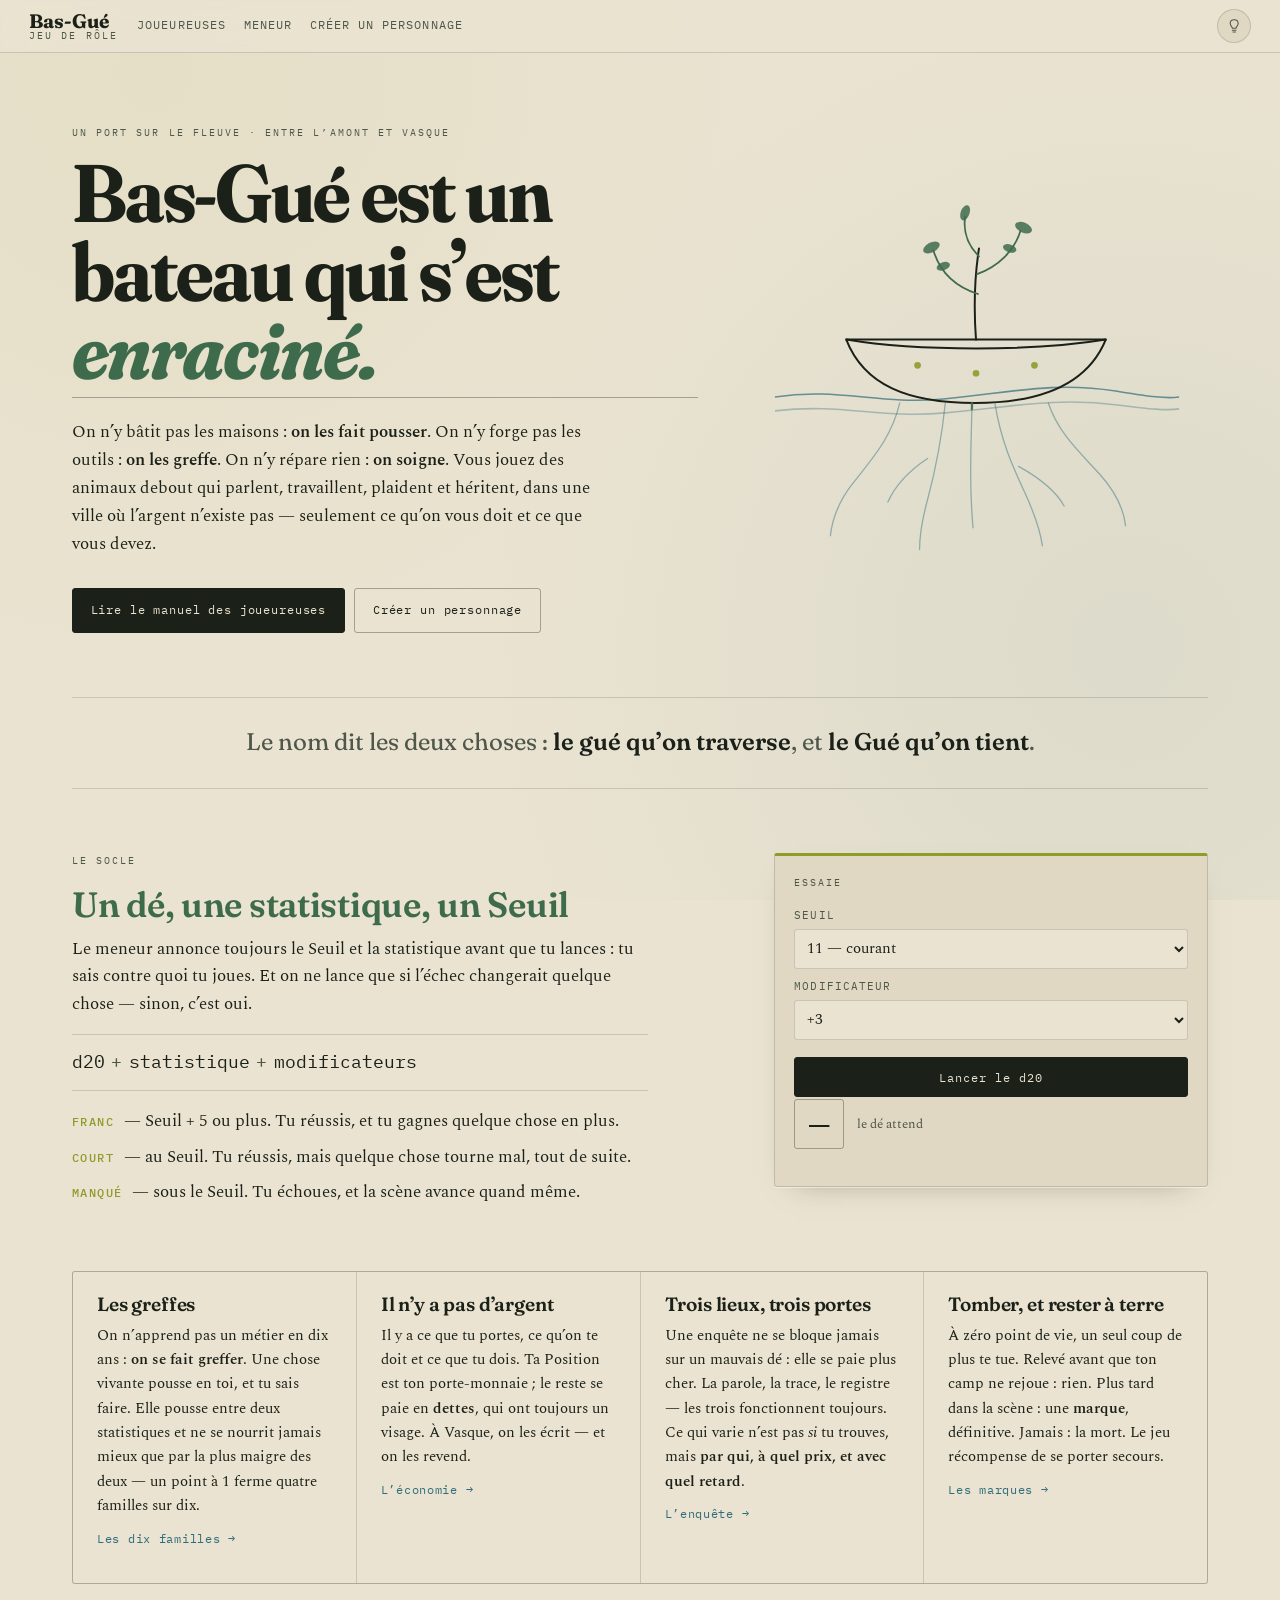
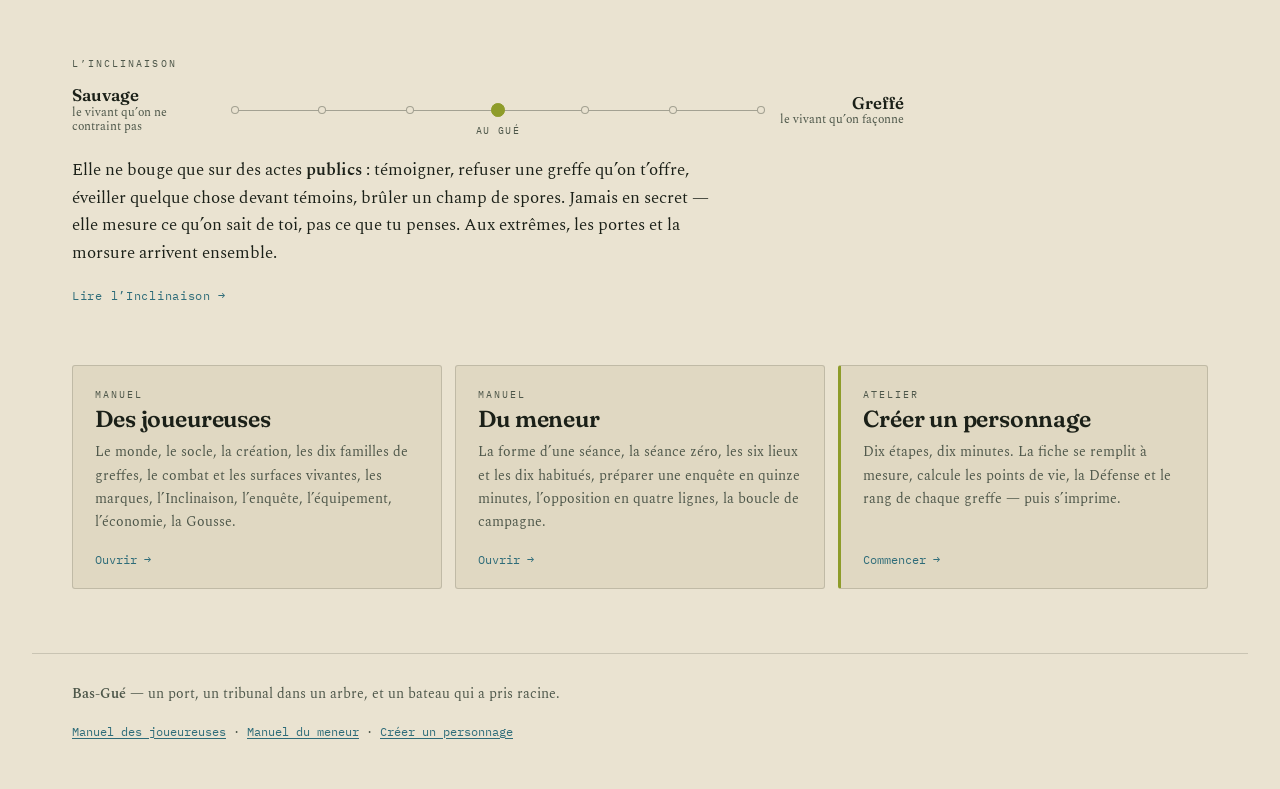
==== index.html @ 4029d67d "Add files via upload" ====
<!DOCTYPE html>
<html lang="fr">
<head>
<meta charset="utf-8">
<meta name="viewport" content="width=device-width, initial-scale=1">
<title>Bas-Gué — un jeu de rôle</title>
<meta name="description" content="Bas-Gué : un port où l'on fait pousser les maisons, où l'on greffe les outils, et où l'argent n'existe pas. Manuels, règles et création de personnage.">
<meta property="og:title" content="Bas-Gué — un jeu de rôle">
<meta property="og:description" content="Un port où l'on fait pousser les maisons. Deux manuels, dix familles de greffes, une création de personnage en dix minutes.">
<link rel="preconnect" href="https://fonts.googleapis.com">
<link rel="preconnect" href="https://fonts.gstatic.com" crossorigin>
<link href="https://fonts.googleapis.com/css2?family=Fraunces:ital,opsz,wght,SOFT,WONK@0,9..144,400..800,0..100,0..1;1,9..144,400..800,0..100,0..1&family=Spectral:ital,wght@0,300;0,400;0,600;1,400&family=IBM+Plex+Mono:wght@400;500;600&display=swap" rel="stylesheet">
<link rel="stylesheet" href="assets/style.css">
<link rel="stylesheet" href="assets/accueil.css">
<link rel="icon" href="assets/lichen.svg">
<script>try{var t=localStorage.getItem('basgue-lampe');if(t)document.documentElement.dataset.lampe=t;}catch(e){}</script>
</head>
<body class="page-accueil">

<a class="saut-contenu" href="#seuil">Aller au contenu</a>

<header class="barre">
  <a class="marque" href="index.html"><span class="marque-nom">Bas-Gué</span><span class="marque-sous">jeu de rôle</span></a>
  <nav class="barre-nav">
    <a href="manuel-joueureuses.html">Joueureuses</a>
    <a href="manuel-meneur.html">Meneur</a>
    <a href="creation.html">Créer un personnage</a>
  </nav>
  <div class="barre-outils">
    <button class="lampe" id="lampe" type="button" aria-pressed="false" title="Allumer ou éteindre le lichen">
      <svg viewBox="0 0 24 24" aria-hidden="true"><circle class="lampe-halo" cx="12" cy="11" r="9"/><path d="M12 3.5c-3 0-5.2 2.2-5.2 5 0 2 1.1 3.1 1.9 4.1.6.7.9 1.3.9 2.1h4.8c0-.8.3-1.4.9-2.1.8-1 1.9-2.1 1.9-4.1 0-2.8-2.2-5-5.2-5z"/><path d="M9.6 17.4h4.8M10.4 19.6h3.2"/></svg>
      <span class="visuellement-cache">Lumière</span>
    </button>
  </div>
</header>

<main>

<section class="entree">
  <div class="entree-texte">
    <p class="eyebrow">Un port sur le fleuve · entre l’amont et Vasque</p>
    <h1>Bas-Gué est un<br>bateau qui s’est<br><em>enraciné.</em></h1>
    <p class="entree-dit">On n’y bâtit pas les maisons : <strong>on les fait pousser</strong>. On n’y forge pas les outils : <strong>on les greffe</strong>. On n’y répare rien : <strong>on soigne</strong>. Vous jouez des animaux debout qui parlent, travaillent, plaident et héritent, dans une ville où l’argent n’existe pas — seulement ce qu’on vous doit et ce que vous devez.</p>
    <div class="entree-boutons">
      <a class="cta cta-plein" href="manuel-joueureuses.html">Lire le manuel des joueureuses</a>
      <a class="cta" href="creation.html">Créer un personnage</a>
    </div>
  </div>

  <div class="entree-image" aria-hidden="true">
    <svg viewBox="0 0 420 380" class="coque">
      <defs>
        <linearGradient id="fil" x1="0" y1="0" x2="0" y2="1">
          <stop offset="0" stop-color="var(--seve)" stop-opacity=".9"/>
          <stop offset="1" stop-color="var(--seve)" stop-opacity="0"/>
        </linearGradient>
      </defs>
      <!-- ligne d'eau -->
      <path class="ligne-eau" d="M6,208 C70,198 110,216 176,210 C242,204 286,192 350,202 C382,207 400,210 414,208"/>
      <path class="ligne-eau faible" d="M6,222 C74,214 112,230 178,224 C244,218 290,208 352,216 C384,220 402,222 414,220"/>
      <!-- coque -->
      <path class="coque-trait" d="M78,150 C96,196 140,214 208,214 C276,214 322,194 340,150 Z"/>
      <path class="coque-trait" d="M78,150 C150,162 268,162 340,150"/>
      <!-- mât vivant / bourgeon -->
      <path class="coque-trait" d="M209,150 C206,110 208,84 212,58"/>
      <path class="branche" d="M211,104 C186,96 172,80 166,60"/>
      <path class="branche" d="M210,84 C232,76 248,60 254,40"/>
      <path class="branche" d="M212,66 C200,54 196,40 198,26"/>
      <g class="feuille">
        <ellipse cx="164" cy="57" rx="9" ry="5" transform="rotate(-28 164 57)"/>
        <ellipse cx="257" cy="37" rx="9" ry="5" transform="rotate(24 257 37)"/>
        <ellipse cx="198" cy="22" rx="8" ry="4.5" transform="rotate(-70 198 22)"/>
        <ellipse cx="176" cy="76" rx="7" ry="4" transform="rotate(-20 176 76)"/>
        <ellipse cx="243" cy="58" rx="7" ry="4" transform="rotate(18 243 58)"/>
      </g>
      <!-- lampes-lichens -->
      <circle class="lichen-point" cx="150" cy="176" r="3.4"/>
      <circle class="lichen-point" cx="209" cy="184" r="3.4"/>
      <circle class="lichen-point" cx="268" cy="176" r="3.4"/>
      <!-- racines sous l'eau -->
      <g class="racines">
        <path d="M132,214 C124,248 106,268 84,296 C70,314 64,330 62,348"/>
        <path d="M178,214 C174,254 168,282 160,312 C154,334 152,348 152,362"/>
        <path d="M228,214 C234,252 246,278 258,304 C270,330 274,344 276,358"/>
        <path d="M282,214 C292,244 312,262 334,286 C350,304 358,320 360,338"/>
        <path d="M205,214 C204,258 202,296 206,340"/>
        <path d="M160,270 C142,282 128,296 120,314"/>
        <path d="M252,278 C270,288 288,300 298,318"/>
      </g>
      <path class="fil-seve" d="M205,214 C204,258 202,296 206,340" stroke="url(#fil)"/>
    </svg>
  </div>
</section>

<section class="bande">
  <p>Le nom dit les deux choses : <strong>le gué qu’on traverse</strong>, et <strong>le Gué qu’on tient</strong>.</p>
</section>

<section class="socle" id="seuil">
  <div class="socle-texte">
    <p class="eyebrow">Le socle</p>
    <h2>Un dé, une statistique, un Seuil</h2>
    <p>Le meneur annonce toujours le Seuil et la statistique avant que tu lances : tu sais contre quoi tu joues. Et on ne lance que si l’échec changerait quelque chose — sinon, c’est oui.</p>
    <p class="socle-formule"><span>d20</span> + <span>statistique</span> + <span>modificateurs</span></p>
    <ul class="socle-resultats">
      <li><b>Franc</b> — Seuil + 5 ou plus. Tu réussis, et tu gagnes quelque chose en plus.</li>
      <li><b>Court</b> — au Seuil. Tu réussis, mais quelque chose tourne mal, tout de suite.</li>
      <li><b>Manqué</b> — sous le Seuil. Tu échoues, et la scène avance quand même.</li>
    </ul>
  </div>

  <div class="de-boite">
    <p class="de-titre">Essaie</p>
    <label class="de-seuil">Seuil
      <select id="de-seuil">
        <option value="8">8 — facile</option>
        <option value="11" selected>11 — courant</option>
        <option value="14">14 — difficile</option>
        <option value="17">17 — très difficile</option>
        <option value="20">20 — on en parlera longtemps</option>
      </select>
    </label>
    <label class="de-seuil">Modificateur
      <select id="de-mod">
        <option value="-2">−2</option>
        <option value="0">0</option>
        <option value="2">+2</option>
        <option value="3" selected>+3</option>
        <option value="5">+5</option>
      </select>
    </label>
    <button class="de-lancer" id="de-lancer" type="button">Lancer le d20</button>
    <p class="de-resultat" id="de-resultat" aria-live="polite"><span class="de-chiffre">—</span><span class="de-verdict">le dé attend</span></p>
  </div>
</section>

<section class="grille-idees">
  <article>
    <h3>Les greffes</h3>
    <p>On n’apprend pas un métier en dix ans : <strong>on se fait greffer</strong>. Une chose vivante pousse en toi, et tu sais faire. Elle pousse entre deux statistiques et ne se nourrit jamais mieux que par la plus maigre des deux — un point à 1 ferme quatre familles sur dix.</p>
    <p class="lien-vers"><a href="manuel-joueureuses.html#v-les-greffes">Les dix familles →</a></p>
  </article>
  <article>
    <h3>Il n’y a pas d’argent</h3>
    <p>Il y a ce que tu portes, ce qu’on te doit et ce que tu dois. Ta Position est ton porte-monnaie ; le reste se paie en <strong>dettes</strong>, qui ont toujours un visage. À Vasque, on les écrit — et on les revend.</p>
    <p class="lien-vers"><a href="manuel-joueureuses.html#xi-l-economie">L’économie →</a></p>
  </article>
  <article>
    <h3>Trois lieux, trois portes</h3>
    <p>Une enquête ne se bloque jamais sur un mauvais dé : elle se paie plus cher. La parole, la trace, le registre — les trois fonctionnent toujours. Ce qui varie n’est pas <em>si</em> tu trouves, mais <strong>par qui, à quel prix, et avec quel retard</strong>.</p>
    <p class="lien-vers"><a href="manuel-joueureuses.html#ix-l-enquete">L’enquête →</a></p>
  </article>
  <article>
    <h3>Tomber, et rester à terre</h3>
    <p>À zéro point de vie, un seul coup de plus te tue. Relevé avant que ton camp ne rejoue : rien. Plus tard dans la scène : une <strong>marque</strong>, définitive. Jamais : la mort. Le jeu récompense de se porter secours.</p>
    <p class="lien-vers"><a href="manuel-joueureuses.html#vii-tomber-les-marques-la-mort">Les marques →</a></p>
  </article>
</section>

<section class="inclinaison">
  <p class="eyebrow">L’Inclinaison</p>
  <div class="regle">
    <span class="bord bord-sauvage">Sauvage<small>le vivant qu’on ne contraint pas</small></span>
    <div class="regle-ligne">
      <i style="left:0%"></i><i style="left:16.6%"></i><i style="left:33.3%"></i>
      <i class="gue" style="left:50%"></i>
      <i style="left:66.6%"></i><i style="left:83.3%"></i><i style="left:100%"></i>
      <span class="regle-gue">au Gué</span>
    </div>
    <span class="bord bord-greffe">Greffé<small>le vivant qu’on façonne</small></span>
  </div>
  <p class="inclinaison-dit">Elle ne bouge que sur des actes <strong>publics</strong> : témoigner, refuser une greffe qu’on t’offre, éveiller quelque chose devant témoins, brûler un champ de spores. Jamais en secret — elle mesure ce qu’on sait de toi, pas ce que tu penses. Aux extrêmes, les portes et la morsure arrivent ensemble.</p>
  <p class="lien-vers"><a href="manuel-joueureuses.html#viii-l-inclinaison">Lire l’Inclinaison →</a></p>
</section>

<section class="manuels">
  <a class="manuel" href="manuel-joueureuses.html">
    <span class="manuel-eyebrow">Manuel</span>
    <h3>Des joueureuses</h3>
    <p>Le monde, le socle, la création, les dix familles de greffes, le combat et les surfaces vivantes, les marques, l’Inclinaison, l’enquête, l’équipement, l’économie, la Gousse.</p>
    <span class="manuel-fleche">Ouvrir →</span>
  </a>
  <a class="manuel" href="manuel-meneur.html">
    <span class="manuel-eyebrow">Manuel</span>
    <h3>Du meneur</h3>
    <p>La forme d’une séance, la séance zéro, les six lieux et les dix habitués, préparer une enquête en quinze minutes, l’opposition en quatre lignes, la boucle de campagne.</p>
    <span class="manuel-fleche">Ouvrir →</span>
  </a>
  <a class="manuel manuel-atelier" href="creation.html">
    <span class="manuel-eyebrow">Atelier</span>
    <h3>Créer un personnage</h3>
    <p>Dix étapes, dix minutes. La fiche se remplit à mesure, calcule les points de vie, la Défense et le rang de chaque greffe — puis s’imprime.</p>
    <span class="manuel-fleche">Commencer →</span>
  </a>
</section>

</main>

<footer class="pied-site">
  <p><strong>Bas-Gué</strong> — un port, un tribunal dans un arbre, et un bateau qui a pris racine.</p>
  <p class="pied-liens"><a href="manuel-joueureuses.html">Manuel des joueureuses</a> · <a href="manuel-meneur.html">Manuel du meneur</a> · <a href="creation.html">Créer un personnage</a></p>
</footer>

<script src="assets/site.js"></script>
<script>
(function(){
  var b=document.getElementById('de-lancer'),r=document.getElementById('de-resultat');
  if(!b)return;
  b.addEventListener('click',function(){
    var seuil=parseInt(document.getElementById('de-seuil').value,10);
    var mod=parseInt(document.getElementById('de-mod').value,10);
    var de=1+Math.floor(Math.random()*20), total=de+mod, verdict, cls;
    if(de===20){verdict='20 naturel — franc, quel que soit le Seuil';cls='franc';}
    else if(de===1){verdict='1 naturel — manqué. Si le geste te ressemblait, le meneur coche une case de trait';cls='manque';}
    else if(total>=seuil+5){verdict='franc — tu réussis, et tu gagnes quelque chose en plus';cls='franc';}
    else if(total>=seuil){verdict='court — tu réussis, mais quelque chose tourne mal';cls='court';}
    else {verdict='manqué — tu échoues, et la scène avance quand même';cls='manque';}
    r.className='de-resultat '+cls;
    r.innerHTML='<span class="de-chiffre">'+total+'</span><span class="de-verdict">'+
      'd20 : '+de+(mod?(mod>0?' + '+mod:' − '+Math.abs(mod)):'')+' · seuil '+seuil+'<br>'+verdict+'</span>';
  });
})();
</script>
</body>
</html>
---- assets/style.css ----
/* ===========================================================
   Bas-Gué — feuille de style
   Jour  : vase claire, encre vert-noir, fleuve turquoise
   Nuit  : on éteint les lichens, ils repoussent en lumière
   =========================================================== */

:root{
  --vase:#EAE3D1;
  --vase-creuse:#E0D8C2;
  --vase-profonde:#D5CBB1;
  --encre:#1B2018;
  --encre-douce:#4E574A;
  --seve:#3E6B4C;
  --lichen:#8E9C2A;
  --lichen-vif:#B8C93F;
  --fleuve:#2E6C79;
  --ecorce:#7A5A38;
  --trait:rgba(27,32,24,.16);
  --trait-fort:rgba(27,32,24,.34);
  --papier-ombre:0 1px 0 rgba(255,255,255,.5), 0 12px 30px -22px rgba(27,32,24,.5);
  --halo:none;

  --serif:"Spectral",Iowan Old Style,Palatino,Georgia,serif;
  --titre:"Fraunces","Spectral",Georgia,serif;
  --mono:"IBM Plex Mono",ui-monospace,SFMono-Regular,Menlo,monospace;

  --mesure:40rem;
  --rayon:3px;
  color-scheme:light;
}

html[data-lampe="nuit"]{
  --vase:#0F1410;
  --vase-creuse:#151B15;
  --vase-profonde:#1C231B;
  --encre:#DCE3D0;
  --encre-douce:#93A08C;
  --seve:#79B189;
  --lichen:#B9CC4E;
  --lichen-vif:#D2E266;
  --fleuve:#68B0BC;
  --ecorce:#C39A6B;
  --trait:rgba(220,227,208,.16);
  --trait-fort:rgba(220,227,208,.34);
  --papier-ombre:0 0 0 1px rgba(220,227,208,.06), 0 18px 40px -30px #000;
  --halo:0 0 22px -6px rgba(210,226,102,.45);
  color-scheme:dark;
}

*{box-sizing:border-box}

html{scroll-behavior:smooth;scroll-padding-top:5.5rem}
@media (prefers-reduced-motion:reduce){html{scroll-behavior:auto}}

body{
  margin:0;
  background:var(--vase);
  color:var(--encre);
  font-family:var(--serif);
  font-size:17px;
  line-height:1.62;
  font-weight:400;
  -webkit-font-smoothing:antialiased;
  background-image:
    radial-gradient(circle at 12% 8%, rgba(142,156,42,.06), transparent 45%),
    radial-gradient(circle at 88% 72%, rgba(46,108,121,.07), transparent 50%);
  background-attachment:fixed;
}

a{color:var(--fleuve);text-decoration-thickness:1px;text-underline-offset:.18em}
a:hover{color:var(--seve)}
:focus-visible{outline:2px solid var(--lichen);outline-offset:3px;border-radius:2px}

.visuellement-cache{position:absolute;width:1px;height:1px;overflow:hidden;clip:rect(0 0 0 0);white-space:nowrap}
.saut-contenu{position:absolute;left:-999px;top:0;background:var(--encre);color:var(--vase);padding:.6rem 1rem;z-index:99}
.saut-contenu:focus{left:.5rem;top:.5rem}

/* ---------- barre haute ---------- */
.barre{
  position:sticky;top:0;z-index:40;
  display:flex;align-items:center;gap:1.2rem;
  padding:.55rem clamp(.8rem,3vw,1.8rem);
  background:color-mix(in srgb,var(--vase) 88%,transparent);
  backdrop-filter:blur(10px);
  border-bottom:1px solid var(--trait);
}
.marque{display:flex;flex-direction:column;text-decoration:none;color:var(--encre);line-height:1.05}
.marque-nom{
  font-family:var(--titre);font-weight:700;font-size:1.22rem;letter-spacing:.005em;
  font-variation-settings:"SOFT" 40,"WONK" 1,"opsz" 40;
}
.marque-sous{font-family:var(--mono);font-size:.6rem;letter-spacing:.22em;text-transform:uppercase;color:var(--encre-douce)}
.barre-nav{display:flex;gap:1.1rem;margin-right:auto;flex-wrap:wrap}
.barre-nav a{
  font-family:var(--mono);font-size:.74rem;letter-spacing:.09em;text-transform:uppercase;
  color:var(--encre-douce);text-decoration:none;padding:.25rem 0;border-bottom:2px solid transparent;
}
.barre-nav a:hover{color:var(--encre);border-color:var(--trait-fort)}
.barre-nav a[aria-current]{color:var(--encre);border-color:var(--lichen)}
.barre-outils{display:flex;align-items:center;gap:.6rem}

.champ-recherche input{
  font-family:var(--mono);font-size:.78rem;
  background:var(--vase-creuse);border:1px solid var(--trait);border-radius:var(--rayon);
  color:var(--encre);padding:.38rem .6rem;width:11rem;
}
.champ-recherche input::placeholder{color:var(--encre-douce)}

.lampe{
  width:2.15rem;height:2.15rem;display:grid;place-items:center;flex:none;
  background:var(--vase-creuse);border:1px solid var(--trait);border-radius:50%;cursor:pointer;
  color:var(--encre-douce);transition:color .25s,box-shadow .25s,background .25s;
}
.lampe svg{width:1.15rem;height:1.15rem;fill:none;stroke:currentColor;stroke-width:1.4;stroke-linecap:round}
.lampe .lampe-halo{fill:none;stroke:none}
.lampe:hover{color:var(--encre)}
html[data-lampe="nuit"] .lampe{color:var(--lichen-vif);box-shadow:var(--halo);background:transparent}
html[data-lampe="nuit"] .lampe .lampe-halo{fill:rgba(210,226,102,.13)}

.bouton-sommaire{display:none;font-family:var(--mono);font-size:.72rem;letter-spacing:.08em;text-transform:uppercase;
  background:none;border:1px solid var(--trait-fort);border-radius:var(--rayon);color:var(--encre);padding:.4rem .6rem;cursor:pointer}

/* ---------- disposition manuel ---------- */
.disposition{
  display:grid;
  grid-template-columns:minmax(15rem,19rem) minmax(0,1fr);
  gap:clamp(1.5rem,4vw,4rem);
  max-width:78rem;margin:0 auto;padding:0 clamp(.9rem,3vw,2rem) 4rem;
}
.sommaire{
  position:sticky;top:4.2rem;align-self:start;
  max-height:calc(100vh - 5.5rem);overflow-y:auto;
  padding:1.6rem .4rem 2rem 0;
  border-right:1px solid var(--trait);
  scrollbar-width:thin;
}
.sommaire-titre{
  font-family:var(--mono);font-size:.64rem;letter-spacing:.2em;text-transform:uppercase;
  color:var(--encre-douce);margin:0 0 .9rem;
}
.sommaire-liens{display:flex;flex-direction:column}
.sommaire-liens a{
  text-decoration:none;color:var(--encre-douce);
  padding:.16rem 0 .16rem .8rem;border-left:2px solid transparent;
  font-size:.86rem;line-height:1.35;
}
.sommaire-liens a:hover{color:var(--encre);border-color:var(--trait-fort)}
.sommaire-liens a.actif{color:var(--encre);border-color:var(--lichen);font-weight:600}
.sommaire-liens a.toc-n1{
  font-family:var(--titre);font-size:1rem;font-weight:600;color:var(--encre);
  margin-top:1.1rem;font-variation-settings:"SOFT" 30,"opsz" 20;
}
.sommaire-liens a.toc-n1:first-child{margin-top:0}
.sommaire-liens a.toc-n3{padding-left:1.7rem;font-size:.8rem}
.sommaire-vide{font-size:.82rem;color:var(--encre-douce);font-style:italic;padding-left:.8rem}

.corps{position:relative;padding:2.2rem 0 0;max-width:var(--mesure);min-width:0}

/* ---------- titres ---------- */
h1,h2,h3,h4{
  font-family:var(--titre);font-weight:600;line-height:1.12;
  letter-spacing:-.008em;position:relative;
  font-variation-settings:"SOFT" 34,"WONK" 1;
}
h1{
  font-size:clamp(2rem,4.4vw,2.9rem);font-weight:700;
  margin:4.2rem 0 1.4rem;padding-bottom:.5rem;
  border-bottom:1px solid var(--trait-fort);
  font-variation-settings:"SOFT" 46,"WONK" 1,"opsz" 120;
}
h1:first-of-type{margin-top:.6rem}
h2{font-size:clamp(1.32rem,2.4vw,1.62rem);margin:2.9rem 0 .8rem;color:var(--seve)}
h3{font-size:1.1rem;margin:2rem 0 .5rem}
h4{font-size:.98rem;margin:1.5rem 0 .4rem;color:var(--encre-douce)}

h1 .chiffre,h2 .chiffre{
  font-family:var(--mono);font-weight:500;
  color:var(--lichen);letter-spacing:.02em;
  font-size:.52em;vertical-align:.28em;margin-right:.6em;
}
@media (min-width:1240px){
  .titre-chiffre.titre-n1 .chiffre{
    position:absolute;right:calc(100% + 1.2rem);top:.44em;margin:0;
    font-size:.4em;vertical-align:0;color:var(--encre-douce);
  }
  .titre-chiffre.titre-n1 .ancre{display:none}
  /* les tableaux larges débordent dans la marge de droite */
  .table-enveloppe{margin-right:-5rem}
}

.ancre{
  position:absolute;right:calc(100% + .35rem);top:.15em;
  font-family:var(--mono);font-size:.72rem;color:var(--lichen);
  opacity:0;text-decoration:none;transition:opacity .18s;
}
h1:hover .ancre,h2:hover .ancre,h3:hover .ancre,h4:hover .ancre,.ancre:focus{opacity:1}
@media (max-width:900px){.ancre{display:none}}

/* ---------- texte ---------- */
p{margin:0 0 1.05rem}
strong{font-weight:600}
em{font-style:italic}
.corps>p:first-of-type{font-size:1.06rem}

ul,ol{margin:0 0 1.15rem;padding-left:1.3rem}
li{margin:.28rem 0}
ul{list-style:none;padding-left:1.1rem}
ul>li{position:relative}
ul>li::before{
  content:"";position:absolute;left:-1rem;top:.72em;
  width:.42rem;height:.42rem;border-radius:50% 50% 50% 0;
  transform:rotate(-45deg);background:var(--lichen);opacity:.75;
}
ol{list-style:none;counter-reset:pas;padding-left:1.9rem}
ol>li{position:relative;counter-increment:pas}
ol>li::before{
  content:counter(pas);position:absolute;left:-1.9rem;top:.05em;
  font-family:var(--mono);font-size:.78rem;color:var(--lichen);
  width:1.3rem;text-align:right;
}

hr.separateur{
  border:0;height:1.4rem;margin:2.6rem 0;
  background:center/1.6rem .5rem repeat-x
    radial-gradient(circle at 50% 120%, transparent 46%, var(--trait-fort) 47%, transparent 52%);
  opacity:.9;
}

.lien-interne{
  color:var(--encre);text-decoration:none;
  background-image:linear-gradient(var(--fleuve),var(--fleuve));
  background-size:100% 1px;background-repeat:no-repeat;background-position:0 1.08em;
  transition:background-size .2s;
}
.lien-interne:hover{color:var(--fleuve);background-size:100% 2px}
.lien-futur{color:var(--encre-douce);border-bottom:1px dotted var(--trait-fort);cursor:help}

/* ---------- tableaux ---------- */
.table-enveloppe{
  overflow-x:auto;margin:0 0 1.6rem;
  border-top:2px solid var(--encre);border-bottom:1px solid var(--trait-fort);
}
table{border-collapse:collapse;width:100%;font-size:.93rem}
thead th{
  text-align:left;font-family:var(--mono);font-weight:500;
  font-size:.66rem;letter-spacing:.14em;text-transform:uppercase;
  color:var(--encre-douce);padding:.55rem .7rem;
  border-bottom:1px solid var(--trait-fort);white-space:nowrap;
}
tbody td{padding:.55rem .7rem;border-bottom:1px solid var(--trait);vertical-align:top}
tbody tr:last-child td{border-bottom:0}
tbody tr:hover{background:var(--vase-creuse)}
tbody td:first-child{color:var(--encre)}
tbody td:first-child strong{font-family:var(--titre);font-weight:600;font-variation-settings:"SOFT" 30}

/* ---------- encarts et citations ---------- */
.note{
  margin:1.6rem 0;padding:.9rem 1.1rem;
  border-left:2px solid var(--lichen);
  background:var(--vase-creuse);border-radius:0 var(--rayon) var(--rayon) 0;
  font-size:.95rem;
}
.note>*:last-child{margin-bottom:0}
.note p{margin-bottom:.6rem}

.encart{
  margin:1.8rem 0;padding:1.1rem 1.3rem;
  background:var(--vase-creuse);
  border:1px solid var(--trait);border-radius:var(--rayon);
  box-shadow:var(--papier-ombre);
  font-size:.94rem;
}
.encart>*:last-child{margin-bottom:0}
.encart-titre{
  font-family:var(--mono);font-size:.66rem;letter-spacing:.18em;text-transform:uppercase;
  color:var(--lichen);margin:0 0 .7rem;
}
html[data-lampe="nuit"] .encart-titre{text-shadow:var(--halo)}
.encart-abstract{border-left:3px solid var(--lichen)}
.encart-tip{border-left:3px solid var(--fleuve)}
.encart-tip .encart-titre{color:var(--fleuve)}
.encart p{margin-bottom:.5rem}
.encart a{text-decoration:none}

/* ---------- carte ---------- */
.carte{margin:2rem 0;padding:0}
.carte-svg{width:100%;height:auto;display:block}
.carte .eau-large{fill:none;stroke:var(--fleuve);stroke-width:11;stroke-linecap:round;opacity:.28}
.carte .eau-fine{fill:none;stroke:var(--fleuve);stroke-width:1.2;opacity:.5}
.carte .roseau path{fill:none;stroke:var(--seve);stroke-width:1.3;stroke-linecap:round;opacity:.6}
.carte .pastille{fill:var(--vase);stroke:var(--encre);stroke-width:2}
.carte .pastille-forte{fill:var(--lichen);stroke:var(--encre);stroke-width:2.5}
html[data-lampe="nuit"] .carte .pastille-forte{filter:drop-shadow(0 0 8px rgba(210,226,102,.6))}
.carte .nom{font-family:"Fraunces",serif;font-size:15px;font-weight:600;fill:var(--encre);text-anchor:middle}
.carte .nom-fort{font-size:19px;font-weight:700}
.carte .tag{font-family:"IBM Plex Mono",monospace;font-size:9.5px;letter-spacing:.12em;
  text-transform:uppercase;fill:var(--encre-douce);text-anchor:middle}
.carte .mesure text{font-family:"IBM Plex Mono",monospace;font-size:11px;fill:var(--fleuve);text-anchor:middle}
.carte .courant path{fill:none;stroke:var(--encre-douce);stroke-width:1}
.carte .courant .pointe{fill:var(--encre-douce);stroke:none}
.carte .courant text{font-family:"IBM Plex Mono",monospace;font-size:9.5px;letter-spacing:.1em;
  text-transform:uppercase;fill:var(--encre-douce);text-anchor:middle}
.carte figcaption{font-size:.84rem;color:var(--encre-douce);margin-top:.4rem;font-style:italic}

/* ---------- pied ---------- */
.pied{margin-top:5rem;padding-top:1.2rem;border-top:1px solid var(--trait);
  font-family:var(--mono);font-size:.74rem;color:var(--encre-douce)}

.haut{
  position:fixed;right:1.1rem;bottom:1.1rem;z-index:30;
  width:2.5rem;height:2.5rem;border-radius:50%;
  background:var(--vase-creuse);color:var(--encre);border:1px solid var(--trait-fort);
  cursor:pointer;font-size:1rem;opacity:0;pointer-events:none;transition:opacity .25s;
}
.haut.visible{opacity:1;pointer-events:auto}

/* ---------- responsive ---------- */
@media (max-width:900px){
  .barre{flex-wrap:wrap;gap:.6rem .9rem}
  .barre-nav{order:3;width:100%;gap:.9rem}
  .champ-recherche input{width:8rem}
  .bouton-sommaire{display:block}
  .disposition{grid-template-columns:1fr;padding-bottom:3rem}
  .sommaire{
    position:static;max-height:none;border-right:0;
    border-bottom:1px solid var(--trait);padding:1rem 0;display:none;
  }
  .sommaire.ouvert{display:block}
  .corps{padding-top:1.2rem}
}
---- assets/accueil.css ----
/* Bas-Gué — page d'accueil */

.page-accueil main{max-width:76rem;margin:0 auto;padding:0 clamp(1rem,4vw,2.5rem)}
.eyebrow{
  font-family:var(--mono);font-size:.64rem;letter-spacing:.2em;text-transform:uppercase;
  color:var(--encre-douce);margin:0 0 .8rem;
}
.lien-vers{margin:.9rem 0 0}
.lien-vers a{font-family:var(--mono);font-size:.74rem;letter-spacing:.06em;text-decoration:none;color:var(--fleuve)}
.lien-vers a:hover{color:var(--seve)}

/* ---------- entrée ---------- */
.entree{
  display:grid;grid-template-columns:minmax(0,1.15fr) minmax(0,.85fr);
  gap:clamp(1rem,4vw,3rem);align-items:center;
  padding:clamp(2rem,6vw,4.5rem) 0 clamp(1.5rem,4vw,3rem);
}
.entree h1{
  font-family:var(--titre);font-weight:700;
  font-size:clamp(2.6rem,7.4vw,5.1rem);line-height:.96;letter-spacing:-.02em;
  margin:0 0 1.3rem;font-variation-settings:"SOFT" 50,"WONK" 1,"opsz" 144;
}
.entree h1 em{
  font-style:italic;color:var(--seve);
  font-variation-settings:"SOFT" 70,"WONK" 1,"opsz" 144;
}
html[data-lampe="nuit"] .entree h1 em{text-shadow:0 0 30px rgba(121,177,137,.25)}
.entree-dit{font-size:1.08rem;max-width:34rem;margin:0 0 1.8rem}
.entree-boutons{display:flex;gap:.6rem;flex-wrap:wrap}
.cta{
  font-family:var(--mono);font-size:.76rem;letter-spacing:.07em;
  text-decoration:none;color:var(--encre);
  border:1px solid var(--trait-fort);border-radius:var(--rayon);
  padding:.72rem 1.1rem;transition:all .18s;
}
.cta:hover{border-color:var(--lichen);color:var(--lichen)}
.cta-plein{background:var(--encre);color:var(--vase);border-color:var(--encre)}
.cta-plein:hover{background:var(--seve);border-color:var(--seve);color:var(--vase)}

.entree-image{display:flex;justify-content:center}
.coque{width:100%;max-width:26rem;height:auto}
.coque .coque-trait{fill:none;stroke:var(--encre);stroke-width:2;stroke-linecap:round;stroke-linejoin:round}
.coque .branche{fill:none;stroke:var(--seve);stroke-width:1.8;stroke-linecap:round}
.coque .feuille ellipse{fill:var(--seve);opacity:.85}
.coque .ligne-eau{fill:none;stroke:var(--fleuve);stroke-width:1.6;opacity:.7}
.coque .ligne-eau.faible{opacity:.35}
.coque .racines path{fill:none;stroke:var(--fleuve);stroke-width:1.3;stroke-linecap:round;opacity:.45}
.coque .fil-seve{fill:none;stroke-width:2.4;stroke-linecap:round;
  stroke-dasharray:6 220;stroke-dashoffset:0;animation:seve 6s linear infinite}
@keyframes seve{to{stroke-dashoffset:-226}}
.coque .lichen-point{fill:var(--lichen);opacity:.9}
html[data-lampe="nuit"] .coque .lichen-point{filter:drop-shadow(0 0 7px rgba(210,226,102,.75));animation:pulse 4s ease-in-out infinite}
html[data-lampe="nuit"] .coque .lichen-point:nth-of-type(2){animation-delay:1.3s}
html[data-lampe="nuit"] .coque .lichen-point:nth-of-type(3){animation-delay:2.6s}
@keyframes pulse{0%,100%{opacity:.65}50%{opacity:1}}
@media (prefers-reduced-motion:reduce){
  .coque .fil-seve,html[data-lampe="nuit"] .coque .lichen-point{animation:none}
}

/* ---------- bande ---------- */
.bande{
  border-top:1px solid var(--trait);border-bottom:1px solid var(--trait);
  padding:1.6rem 0;margin:1rem 0 3rem;text-align:center;
}
.bande p{
  font-family:var(--titre);font-size:clamp(1.05rem,2.4vw,1.5rem);font-weight:400;
  font-variation-settings:"SOFT" 40,"WONK" 1;margin:0;color:var(--encre-douce);
}
.bande strong{color:var(--encre);font-weight:600}

/* ---------- le socle et le dé ---------- */
.socle{
  display:grid;grid-template-columns:minmax(0,1.2fr) minmax(15rem,.8fr);
  gap:clamp(1.5rem,4vw,3.5rem);align-items:start;padding:1rem 0 3.5rem;
}
.socle h2{
  font-family:var(--titre);font-size:clamp(1.6rem,3.4vw,2.2rem);font-weight:600;margin:0 0 .7rem;
  font-variation-settings:"SOFT" 40,"WONK" 1;
}
.socle p{margin:0 0 1rem;max-width:36rem}
.socle-formule{
  font-family:var(--mono);font-size:clamp(.9rem,2vw,1.1rem);
  display:flex;flex-wrap:wrap;gap:.4rem;align-items:center;
  border-top:1px solid var(--trait);border-bottom:1px solid var(--trait);
  padding:.8rem 0;color:var(--encre-douce);
}
.socle-formule span{color:var(--encre)}
.socle-resultats{list-style:none;margin:1.1rem 0 0;padding:0}
.socle-resultats li{padding-left:0;margin:.5rem 0}
.socle-resultats li::before{display:none}
.socle-resultats b{
  font-family:var(--mono);font-size:.72rem;letter-spacing:.12em;text-transform:uppercase;
  color:var(--lichen);margin-right:.5em;font-weight:500;
}

.de-boite{
  border:1px solid var(--trait);border-top:3px solid var(--lichen);
  border-radius:var(--rayon);background:var(--vase-creuse);
  padding:1.2rem;box-shadow:var(--papier-ombre);
}
.de-titre{font-family:var(--mono);font-size:.64rem;letter-spacing:.2em;text-transform:uppercase;color:var(--encre-douce);margin:0 0 .8rem}
.de-seuil{display:block;font-family:var(--mono);font-size:.68rem;letter-spacing:.1em;
  text-transform:uppercase;color:var(--encre-douce);margin-bottom:.6rem}
.de-seuil select{
  display:block;width:100%;margin-top:.25rem;font-family:var(--serif);font-size:.95rem;
  background:var(--vase);color:var(--encre);border:1px solid var(--trait);
  border-radius:var(--rayon);padding:.4rem .5rem;
}
.de-lancer{
  width:100%;margin-top:.5rem;padding:.7rem;cursor:pointer;
  font-family:var(--mono);font-size:.76rem;letter-spacing:.08em;
  background:var(--encre);color:var(--vase);border:1px solid var(--encre);border-radius:var(--rayon);
}
.de-lancer:hover{background:var(--seve);border-color:var(--seve)}
.de-resultat{display:flex;gap:.8rem;align-items:center;margin:1rem 0 0;min-height:3.4rem}
.de-chiffre{
  font-family:var(--mono);font-size:2.1rem;line-height:1;flex:none;
  width:3.1rem;height:3.1rem;display:grid;place-items:center;
  border:1px solid var(--trait-fort);border-radius:var(--rayon);
}
.de-verdict{font-size:.82rem;line-height:1.4;color:var(--encre-douce)}
.de-resultat.franc .de-chiffre{border-color:var(--lichen);color:var(--lichen);box-shadow:var(--halo)}
.de-resultat.court .de-chiffre{border-color:var(--fleuve);color:var(--fleuve)}
.de-resultat.manque .de-chiffre{border-color:var(--ecorce);color:var(--ecorce)}

/* ---------- idées ---------- */
.grille-idees{
  display:grid;grid-template-columns:repeat(auto-fit,minmax(16rem,1fr));
  gap:1px;background:var(--trait);border:1px solid var(--trait);
  border-radius:var(--rayon);overflow:hidden;margin-bottom:3.5rem;
}
.grille-idees article{background:var(--vase);padding:1.4rem 1.5rem 1.5rem}
.grille-idees h3{
  font-family:var(--titre);font-size:1.2rem;font-weight:600;margin:0 0 .5rem;
  font-variation-settings:"SOFT" 34,"WONK" 1;
}
.grille-idees p{margin:0 0 .5rem;font-size:.94rem}

/* ---------- inclinaison ---------- */
.inclinaison{padding:1rem 0 3.5rem;max-width:52rem}
.regle{display:grid;grid-template-columns:auto 1fr auto;gap:1.2rem;align-items:center;margin-bottom:1.4rem}
.bord{font-family:var(--titre);font-weight:600;font-size:1.05rem;display:block;line-height:1.2}
.bord small{display:block;font-family:var(--serif);font-weight:400;font-size:.76rem;color:var(--encre-douce);max-width:9rem}
.bord-greffe{text-align:right}
.bord-greffe small{margin-left:auto}
.regle-ligne{position:relative;height:2.6rem}
.regle-ligne::before{content:"";position:absolute;left:0;right:0;top:50%;height:1px;background:var(--trait-fort)}
.regle-ligne i{
  position:absolute;top:50%;width:.5rem;height:.5rem;margin:-.25rem 0 0 -.25rem;
  background:var(--vase);border:1px solid var(--trait-fort);border-radius:50%;
}
.regle-ligne i.gue{width:.85rem;height:.85rem;margin:-.42rem 0 0 -.42rem;background:var(--lichen);border-color:var(--lichen);box-shadow:var(--halo)}
.regle-gue{
  position:absolute;left:50%;top:calc(50% + .8rem);transform:translateX(-50%);
  font-family:var(--mono);font-size:.6rem;letter-spacing:.14em;text-transform:uppercase;color:var(--encre-douce);
}
.inclinaison-dit{max-width:40rem;margin:0}

/* ---------- manuels ---------- */
.manuels{display:grid;grid-template-columns:repeat(auto-fit,minmax(16rem,1fr));gap:.8rem;padding-bottom:4rem}
.manuel{
  display:flex;flex-direction:column;text-decoration:none;color:var(--encre);
  border:1px solid var(--trait);border-radius:var(--rayon);
  padding:1.3rem 1.4rem 1.2rem;background:var(--vase-creuse);
  transition:border-color .18s,transform .18s;
}
.manuel:hover{border-color:var(--lichen);transform:translateY(-2px);color:var(--encre)}
.manuel-eyebrow{font-family:var(--mono);font-size:.6rem;letter-spacing:.2em;text-transform:uppercase;color:var(--encre-douce)}
.manuel h3{
  font-family:var(--titre);font-size:1.45rem;font-weight:600;margin:.2rem 0 .6rem;
  font-variation-settings:"SOFT" 40,"WONK" 1;
}
.manuel p{font-size:.9rem;color:var(--encre-douce);margin:0 0 1rem;flex:1}
.manuel-fleche{font-family:var(--mono);font-size:.72rem;color:var(--fleuve)}
.manuel-atelier{border-left:3px solid var(--lichen)}

.pied-site{
  border-top:1px solid var(--trait);padding:1.8rem clamp(1rem,4vw,2.5rem) 3rem;
  max-width:76rem;margin:0 auto;color:var(--encre-douce);font-size:.88rem;
}
.pied-liens{font-family:var(--mono);font-size:.72rem;margin:.4rem 0 0}

@media (max-width:820px){
  .entree{grid-template-columns:1fr;padding-top:1.5rem}
  .entree-image{max-width:17rem;margin:1.5rem auto 0}
  .socle{grid-template-columns:1fr}
  .regle{grid-template-columns:1fr;gap:.6rem}
  .bord-greffe{text-align:left}
  .bord-greffe small{margin-left:0}
  .regle-ligne{height:2.2rem}
}
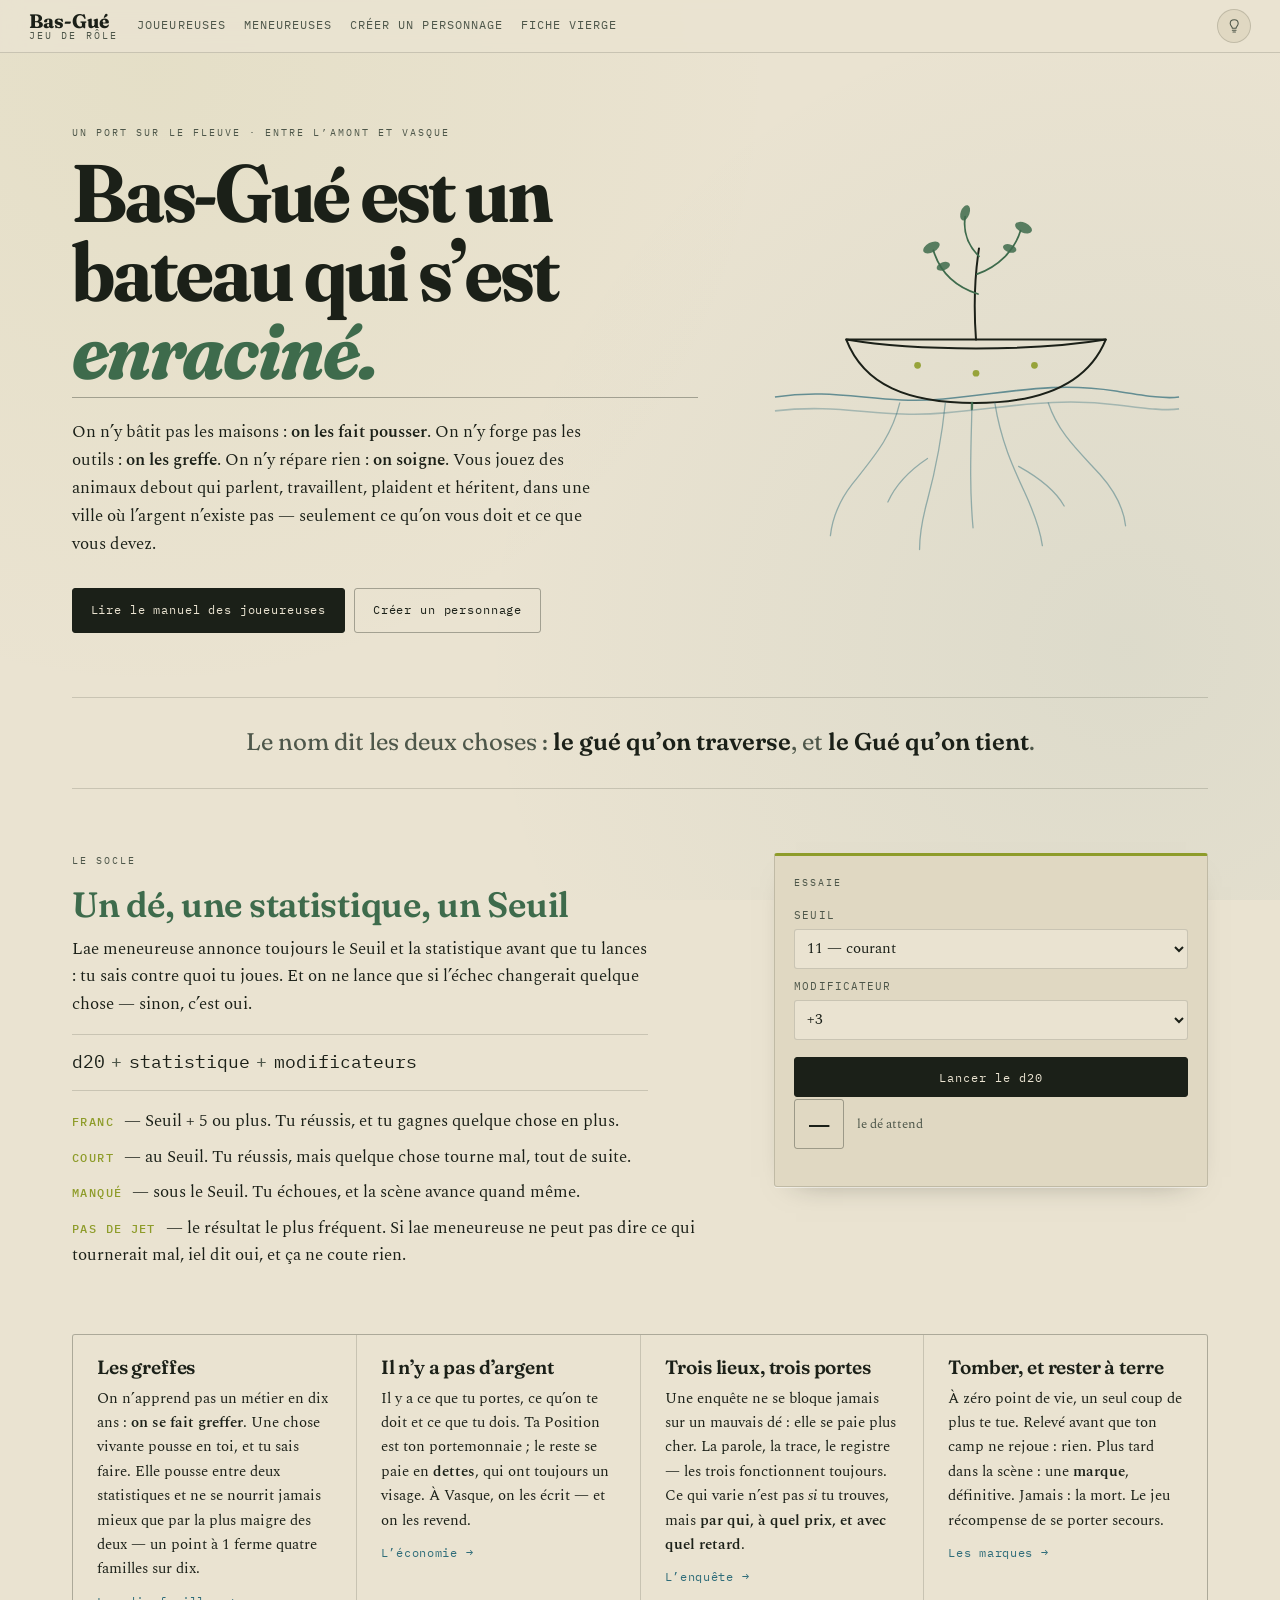
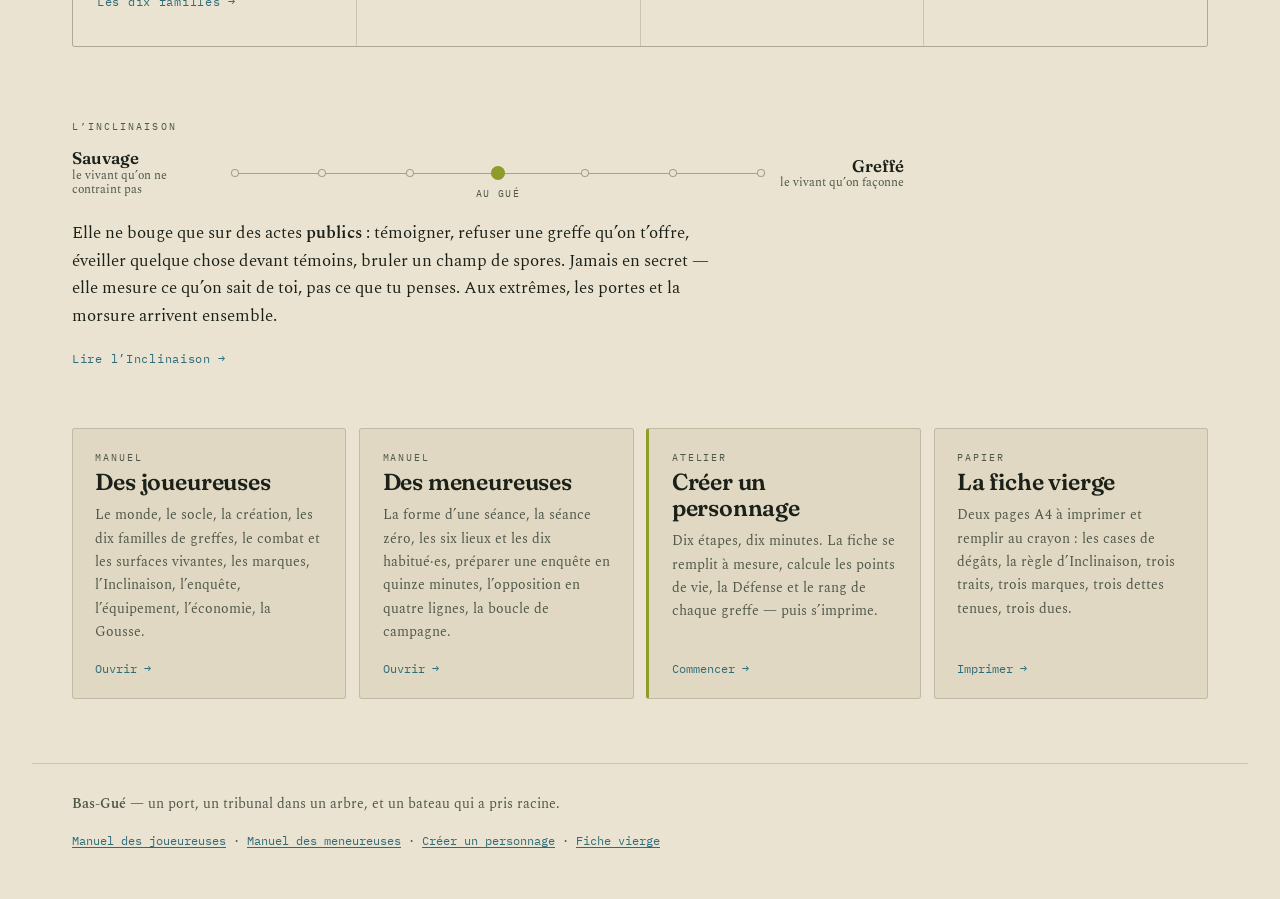
==== commit d650c36e: "Add files via upload" ====
--- a/index.html
+++ b/index.html
@@ -23,8 +23,9 @@
   <a class="marque" href="index.html"><span class="marque-nom">Bas-Gué</span><span class="marque-sous">jeu de rôle</span></a>
   <nav class="barre-nav">
     <a href="manuel-joueureuses.html">Joueureuses</a>
-    <a href="manuel-meneur.html">Meneur</a>
+    <a href="manuel-meneur.html">Meneureuses</a>
     <a href="creation.html">Créer un personnage</a>
+    <a href="fiche.html">Fiche vierge</a>
   </nav>
   <div class="barre-outils">
     <button class="lampe" id="lampe" type="button" aria-pressed="false" title="Allumer ou éteindre le lichen">
@@ -100,12 +101,13 @@
   <div class="socle-texte">
     <p class="eyebrow">Le socle</p>
     <h2>Un dé, une statistique, un Seuil</h2>
-    <p>Le meneur annonce toujours le Seuil et la statistique avant que tu lances : tu sais contre quoi tu joues. Et on ne lance que si l’échec changerait quelque chose — sinon, c’est oui.</p>
+    <p>Lae meneureuse annonce toujours le Seuil et la statistique avant que tu lances : tu sais contre quoi tu joues. Et on ne lance que si l’échec changerait quelque chose — sinon, c’est oui.</p>
     <p class="socle-formule"><span>d20</span> + <span>statistique</span> + <span>modificateurs</span></p>
     <ul class="socle-resultats">
       <li><b>Franc</b> — Seuil + 5 ou plus. Tu réussis, et tu gagnes quelque chose en plus.</li>
       <li><b>Court</b> — au Seuil. Tu réussis, mais quelque chose tourne mal, tout de suite.</li>
       <li><b>Manqué</b> — sous le Seuil. Tu échoues, et la scène avance quand même.</li>
+      <li><b>Pas de jet</b> — le résultat le plus fréquent. Si lae meneureuse ne peut pas dire ce qui tournerait mal, iel dit oui, et ça ne coute rien.</li>
     </ul>
   </div>
 
@@ -142,7 +144,7 @@
   </article>
   <article>
     <h3>Il n’y a pas d’argent</h3>
-    <p>Il y a ce que tu portes, ce qu’on te doit et ce que tu dois. Ta Position est ton porte-monnaie ; le reste se paie en <strong>dettes</strong>, qui ont toujours un visage. À Vasque, on les écrit — et on les revend.</p>
+    <p>Il y a ce que tu portes, ce qu’on te doit et ce que tu dois. Ta Position est ton portemonnaie ; le reste se paie en <strong>dettes</strong>, qui ont toujours un visage. À Vasque, on les écrit — et on les revend.</p>
     <p class="lien-vers"><a href="manuel-joueureuses.html#xi-l-economie">L’économie →</a></p>
   </article>
   <article>
@@ -169,7 +171,7 @@
     </div>
     <span class="bord bord-greffe">Greffé<small>le vivant qu’on façonne</small></span>
   </div>
-  <p class="inclinaison-dit">Elle ne bouge que sur des actes <strong>publics</strong> : témoigner, refuser une greffe qu’on t’offre, éveiller quelque chose devant témoins, brûler un champ de spores. Jamais en secret — elle mesure ce qu’on sait de toi, pas ce que tu penses. Aux extrêmes, les portes et la morsure arrivent ensemble.</p>
+  <p class="inclinaison-dit">Elle ne bouge que sur des actes <strong>publics</strong> : témoigner, refuser une greffe qu’on t’offre, éveiller quelque chose devant témoins, bruler un champ de spores. Jamais en secret — elle mesure ce qu’on sait de toi, pas ce que tu penses. Aux extrêmes, les portes et la morsure arrivent ensemble.</p>
   <p class="lien-vers"><a href="manuel-joueureuses.html#viii-l-inclinaison">Lire l’Inclinaison →</a></p>
 </section>
 
@@ -182,8 +184,8 @@
   </a>
   <a class="manuel" href="manuel-meneur.html">
     <span class="manuel-eyebrow">Manuel</span>
-    <h3>Du meneur</h3>
-    <p>La forme d’une séance, la séance zéro, les six lieux et les dix habitués, préparer une enquête en quinze minutes, l’opposition en quatre lignes, la boucle de campagne.</p>
+    <h3>Des meneureuses</h3>
+    <p>La forme d’une séance, la séance zéro, les six lieux et les dix habitué·es, préparer une enquête en quinze minutes, l’opposition en quatre lignes, la boucle de campagne.</p>
     <span class="manuel-fleche">Ouvrir →</span>
   </a>
   <a class="manuel manuel-atelier" href="creation.html">
@@ -192,13 +194,19 @@
     <p>Dix étapes, dix minutes. La fiche se remplit à mesure, calcule les points de vie, la Défense et le rang de chaque greffe — puis s’imprime.</p>
     <span class="manuel-fleche">Commencer →</span>
   </a>
+  <a class="manuel" href="fiche.html">
+    <span class="manuel-eyebrow">Papier</span>
+    <h3>La fiche vierge</h3>
+    <p>Deux pages A4 à imprimer et remplir au crayon : les cases de dégâts, la règle d’Inclinaison, trois traits, trois marques, trois dettes tenues, trois dues.</p>
+    <span class="manuel-fleche">Imprimer →</span>
+  </a>
 </section>
 
 </main>
 
 <footer class="pied-site">
   <p><strong>Bas-Gué</strong> — un port, un tribunal dans un arbre, et un bateau qui a pris racine.</p>
-  <p class="pied-liens"><a href="manuel-joueureuses.html">Manuel des joueureuses</a> · <a href="manuel-meneur.html">Manuel du meneur</a> · <a href="creation.html">Créer un personnage</a></p>
+  <p class="pied-liens"><a href="manuel-joueureuses.html">Manuel des joueureuses</a> · <a href="manuel-meneur.html">Manuel des meneureuses</a> · <a href="creation.html">Créer un personnage</a> · <a href="fiche.html">Fiche vierge</a></p>
 </footer>
 
 <script src="assets/site.js"></script>
@@ -211,7 +219,7 @@
     var mod=parseInt(document.getElementById('de-mod').value,10);
     var de=1+Math.floor(Math.random()*20), total=de+mod, verdict, cls;
     if(de===20){verdict='20 naturel — franc, quel que soit le Seuil';cls='franc';}
-    else if(de===1){verdict='1 naturel — manqué. Si le geste te ressemblait, le meneur coche une case de trait';cls='manque';}
+    else if(de===1){verdict='1 naturel — manqué. Si le geste te ressemblait, lae meneureuse coche une case de trait';cls='manque';}
     else if(total>=seuil+5){verdict='franc — tu réussis, et tu gagnes quelque chose en plus';cls='franc';}
     else if(total>=seuil){verdict='court — tu réussis, mais quelque chose tourne mal';cls='court';}
     else {verdict='manqué — tu échoues, et la scène avance quand même';cls='manque';}
--- a/assets/style.css
+++ b/assets/style.css
@@ -278,6 +278,8 @@
 html[data-lampe="nuit"] .encart-titre{text-shadow:var(--halo)}
 .encart-abstract{border-left:3px solid var(--lichen)}
 .encart-tip{border-left:3px solid var(--fleuve)}
+.encart-info{border-left:3px solid var(--seve)}
+.encart-info .encart-titre{color:var(--seve)}
 .encart-tip .encart-titre{color:var(--fleuve)}
 .encart p{margin-bottom:.5rem}
 .encart a{text-decoration:none}
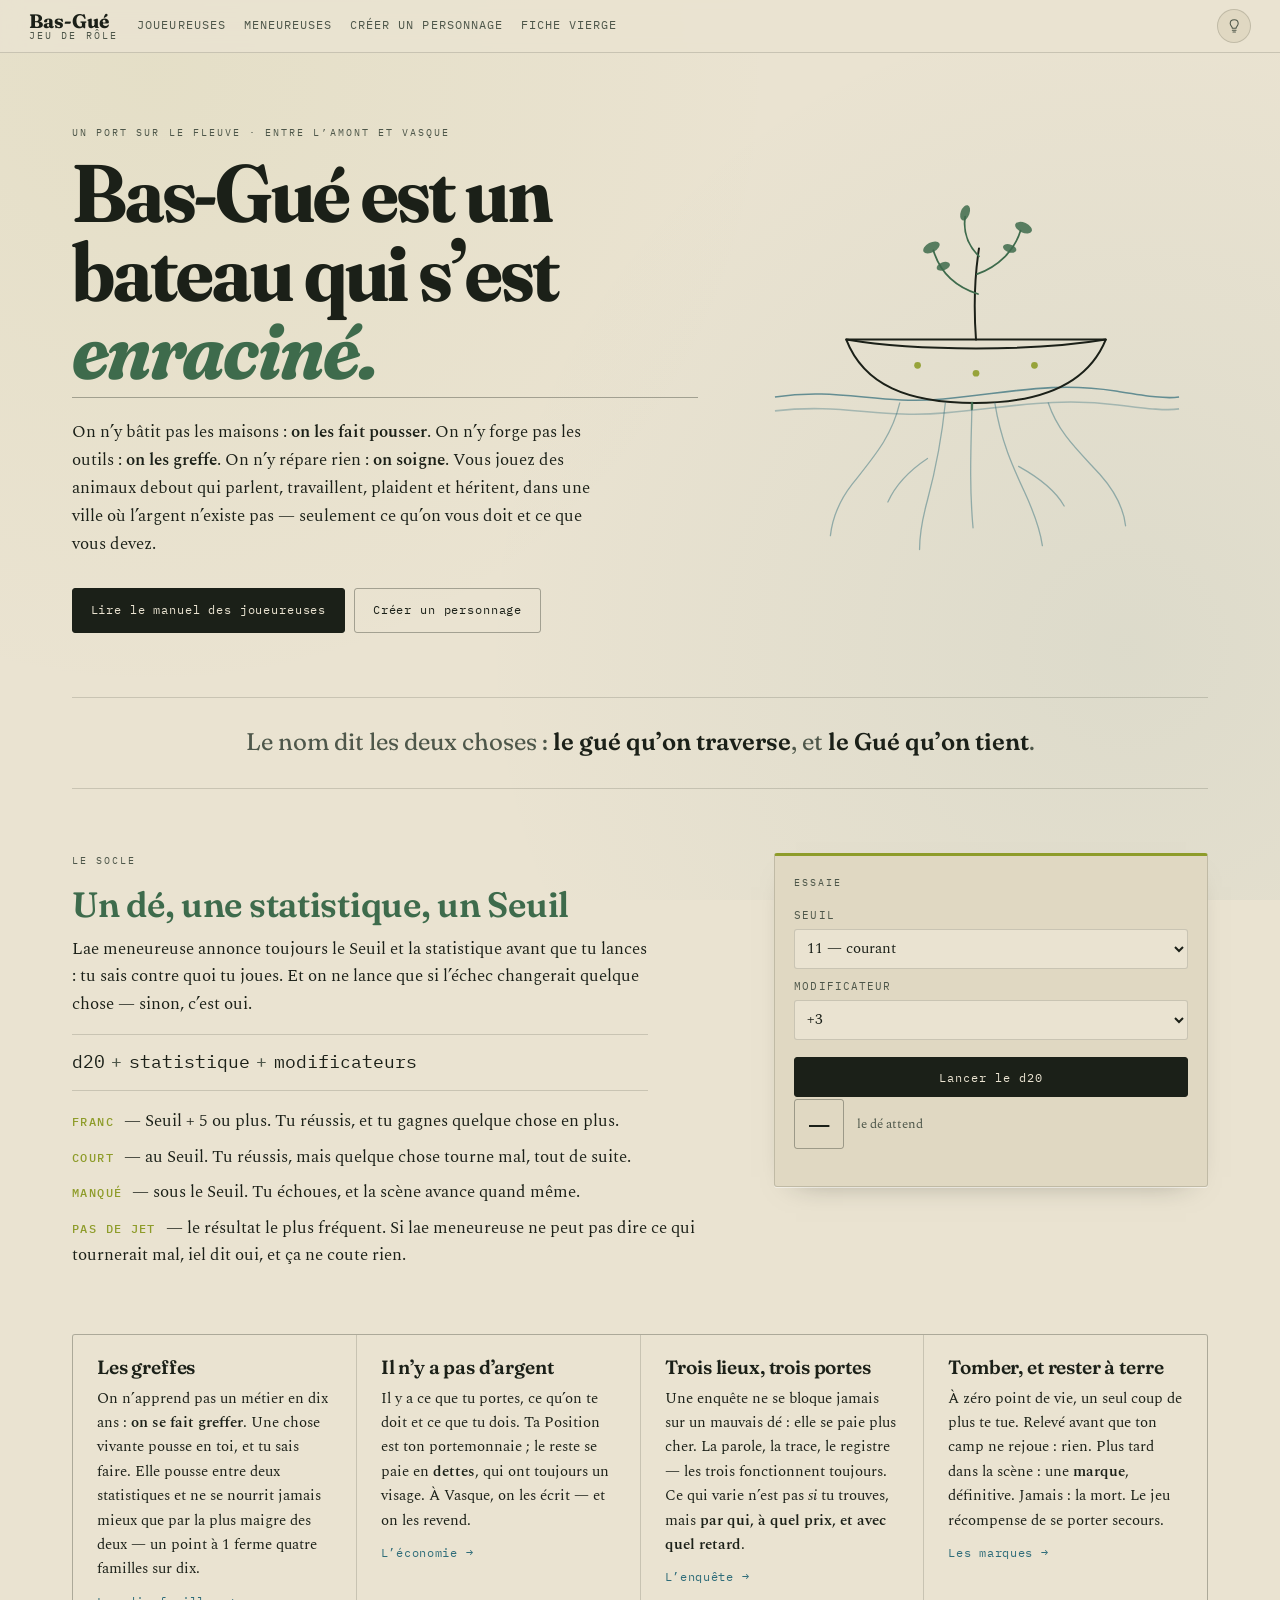
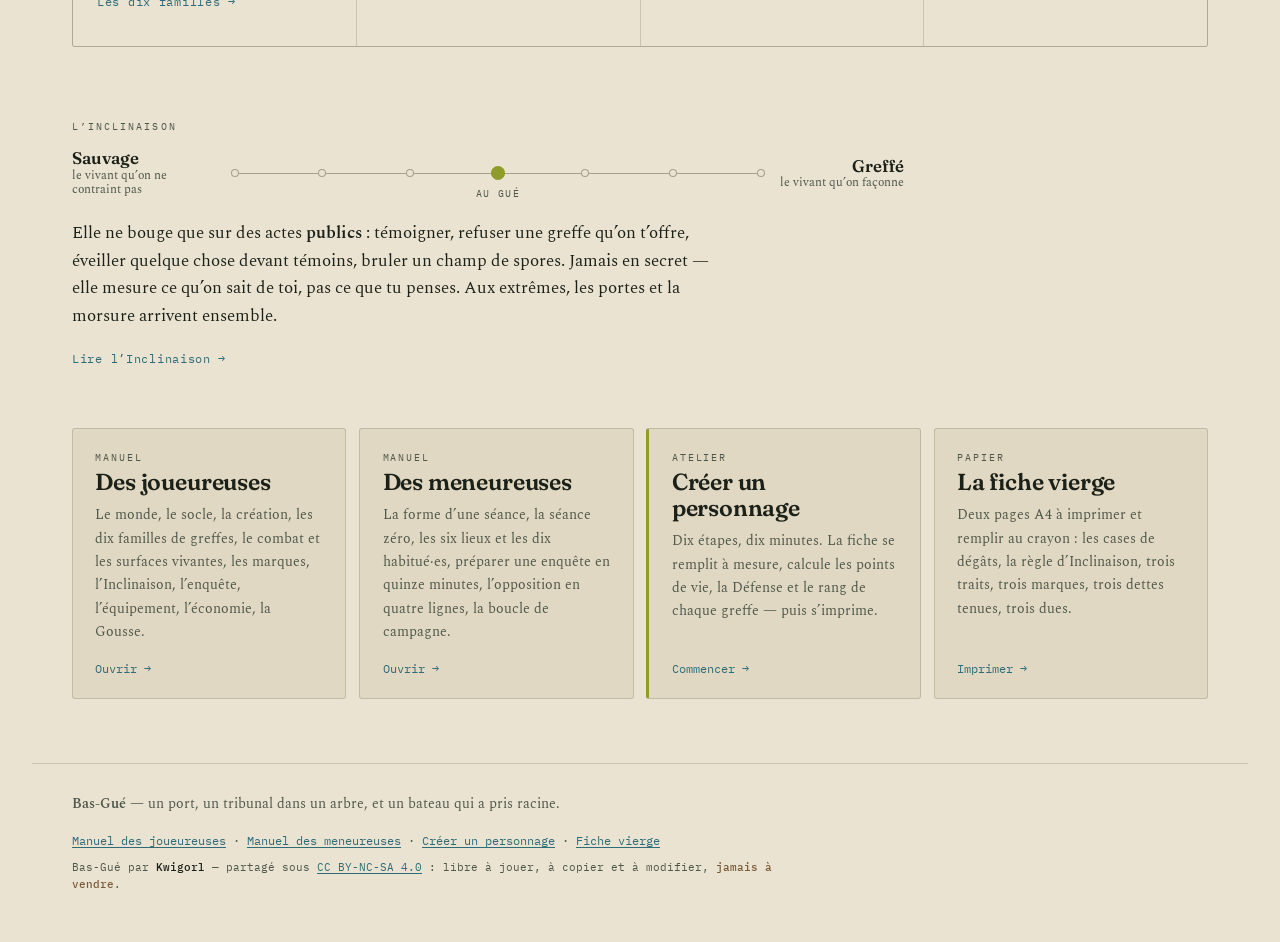
==== commit fe2bfc0a: "Add files via upload" ====
--- a/index.html
+++ b/index.html
@@ -207,6 +207,7 @@
 <footer class="pied-site">
   <p><strong>Bas-Gué</strong> — un port, un tribunal dans un arbre, et un bateau qui a pris racine.</p>
   <p class="pied-liens"><a href="manuel-joueureuses.html">Manuel des joueureuses</a> · <a href="manuel-meneur.html">Manuel des meneureuses</a> · <a href="creation.html">Créer un personnage</a> · <a href="fiche.html">Fiche vierge</a></p>
+  <p class="pied-licence">Bas-Gué par <b>Kwigorl</b> — partagé sous <a href="licence.html">CC BY-NC-SA 4.0</a> : libre à jouer, à copier et à modifier, <strong>jamais à vendre</strong>.</p>
 </footer>
 
 <script src="assets/site.js"></script>
--- a/assets/style.css
+++ b/assets/style.css
@@ -302,6 +302,20 @@
 .carte .courant .pointe{fill:var(--encre-douce);stroke:none}
 .carte .courant text{font-family:"IBM Plex Mono",monospace;font-size:9.5px;letter-spacing:.1em;
   text-transform:uppercase;fill:var(--encre-douce);text-anchor:middle}
+.schema-zones .zone-fond{fill:var(--vase-creuse);stroke:var(--trait-fort);stroke-width:1.5}
+.schema-zones .zone-toi{fill:var(--vase-profonde);stroke:var(--encre);stroke-width:2}
+.schema-zones .zone-hors{stroke-dasharray:5 5;opacity:.6}
+.schema-zones .zone-nom{font-family:"Fraunces",serif;font-size:16px;font-weight:600;fill:var(--encre);text-anchor:middle}
+.schema-zones .zone-toi-tag{font-family:"IBM Plex Mono",monospace;font-size:9.5px;letter-spacing:.12em;
+  text-transform:uppercase;fill:var(--encre-douce);text-anchor:middle}
+.schema-zones .zone-etiquette{font-family:"IBM Plex Mono",monospace;font-size:10.5px;letter-spacing:.16em;
+  text-transform:uppercase;fill:var(--fleuve);text-anchor:middle}
+.schema-zones .zone-etiquette-forte{fill:var(--lichen)}
+.schema-zones .zone-etiquette-pale{fill:var(--encre-douce)}
+.schema-zones .saut path{fill:none;stroke:var(--encre-douce);stroke-width:1.2}
+.schema-zones .saut .pointe{fill:var(--encre-douce);stroke:none}
+.schema-zones .saut text{font-family:"IBM Plex Mono",monospace;font-size:9.5px;letter-spacing:.1em;
+  text-transform:uppercase;fill:var(--encre-douce);text-anchor:middle}
 .carte figcaption{font-size:.84rem;color:var(--encre-douce);margin-top:.4rem;font-style:italic}
 
 /* ---------- pied ---------- */
@@ -330,3 +344,13 @@
   .sommaire.ouvert{display:block}
   .corps{padding-top:1.2rem}
 }
+
+/* mention de licence, en pied de toutes les pages */
+.pied-licence{
+  font-family:var(--mono);font-size:.68rem;line-height:1.6;color:var(--encre-douce);
+  margin:.5rem 0 0;max-width:44rem;
+}
+.pied-licence b{color:var(--encre);font-weight:500}
+.pied-licence strong{color:var(--ecorce);font-weight:500}
+.pied-licence a{color:var(--fleuve)}
+.pied .pied-licence{margin-top:.4rem}
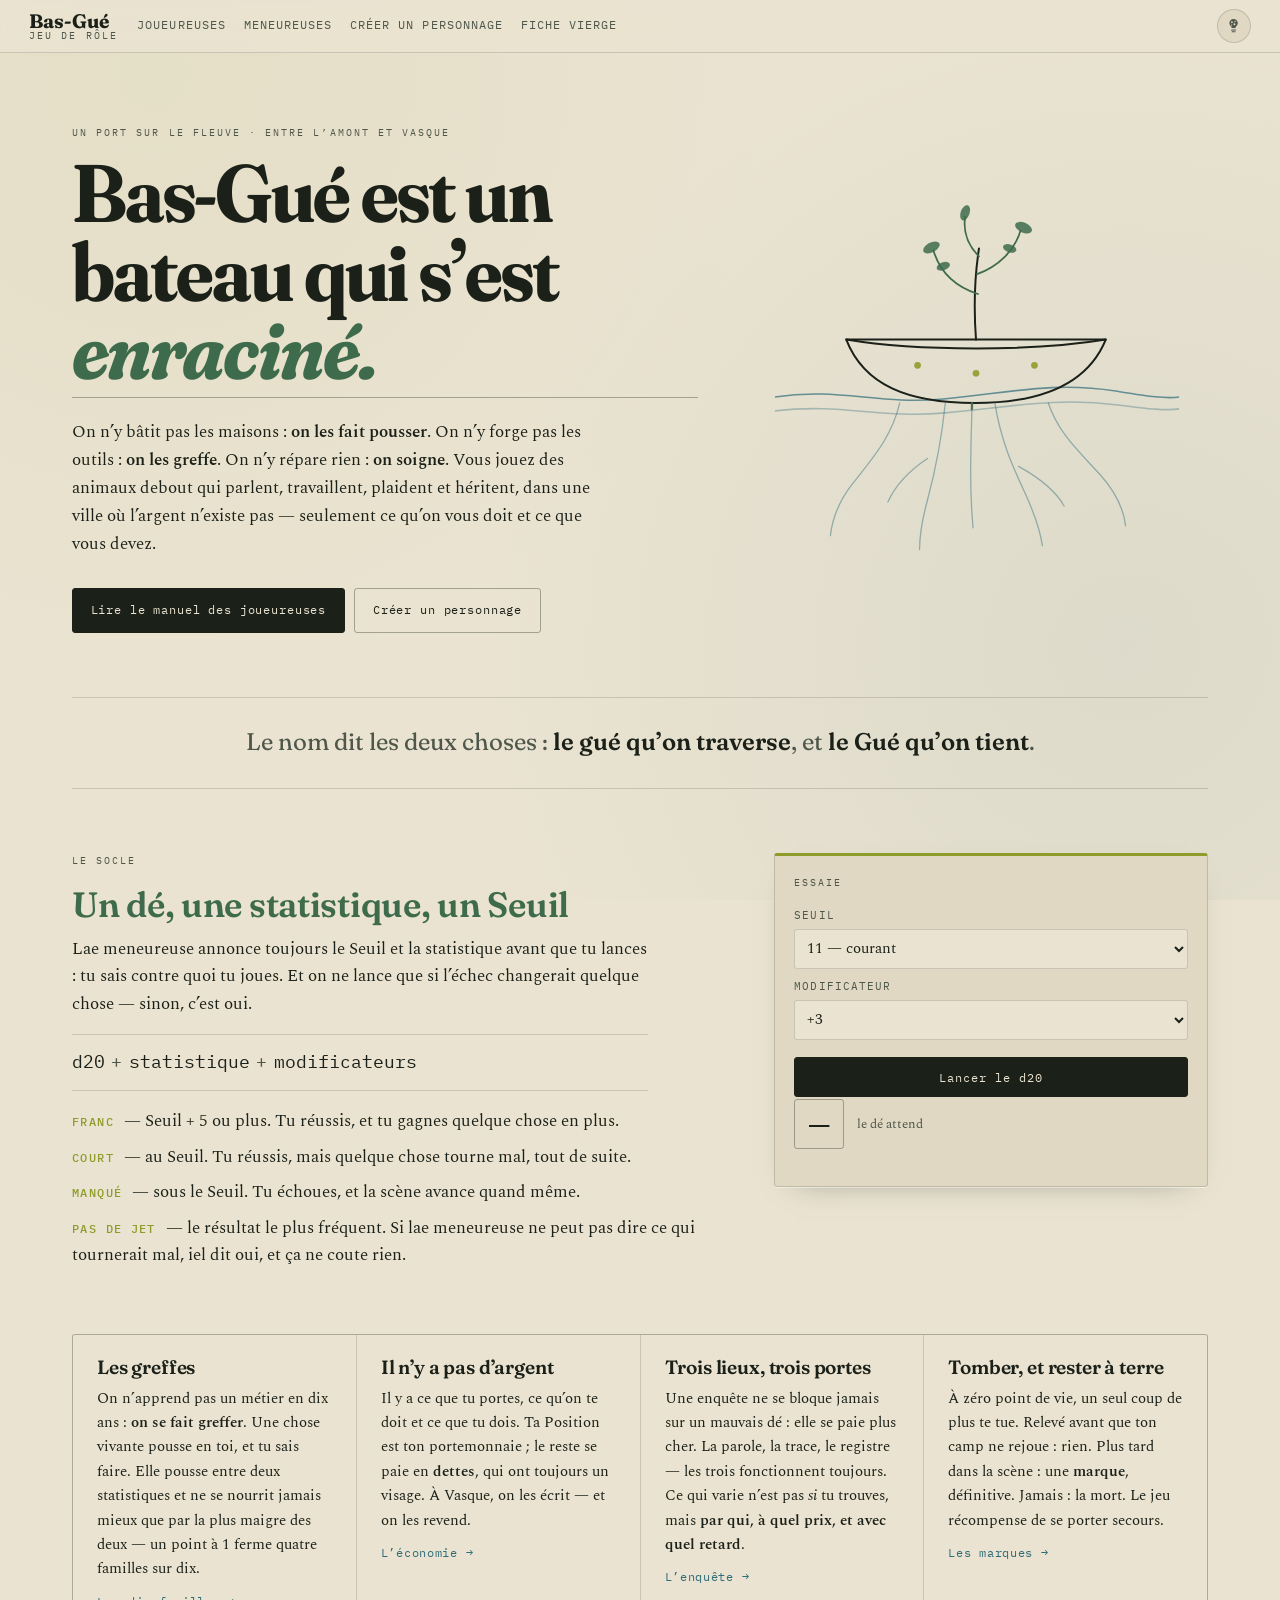
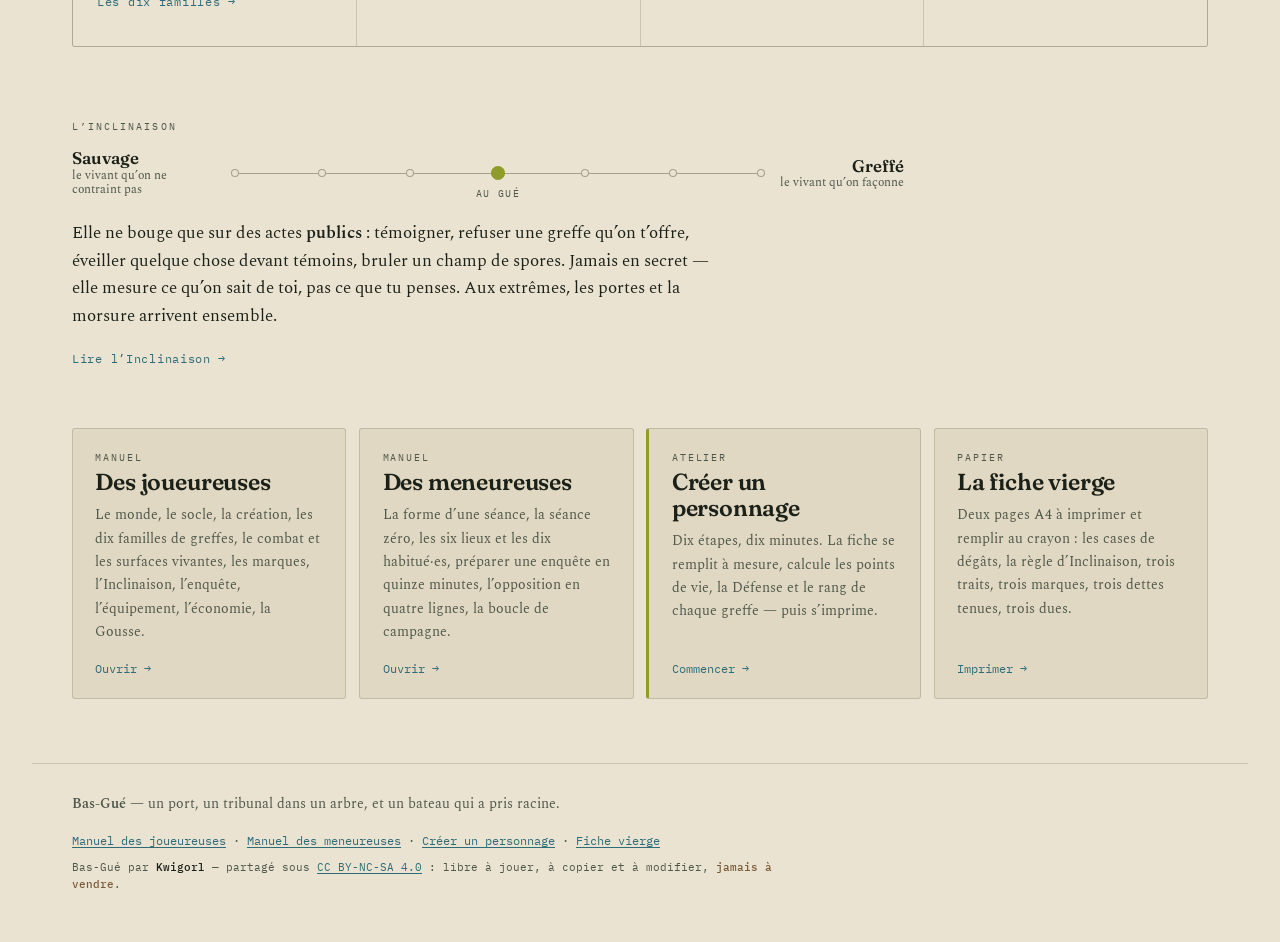
==== commit 88b4d7a4: "Add files via upload" ====
--- a/index.html
+++ b/index.html
@@ -29,7 +29,7 @@
   </nav>
   <div class="barre-outils">
     <button class="lampe" id="lampe" type="button" aria-pressed="false" title="Allumer ou éteindre le lichen">
-      <svg viewBox="0 0 24 24" aria-hidden="true"><circle class="lampe-halo" cx="12" cy="11" r="9"/><path d="M12 3.5c-3 0-5.2 2.2-5.2 5 0 2 1.1 3.1 1.9 4.1.6.7.9 1.3.9 2.1h4.8c0-.8.3-1.4.9-2.1.8-1 1.9-2.1 1.9-4.1 0-2.8-2.2-5-5.2-5z"/><path d="M9.6 17.4h4.8M10.4 19.6h3.2"/></svg>
+      <svg viewBox="0 0 32 32" aria-hidden="true"><circle class="lampe-halo" cx="16" cy="14" r="11"/><path class="lampe-bulbe" fill-rule="evenodd" d="M16 5c-4 0-7 3-7 6.7 0 2.7 1.5 4.2 2.6 5.5.8 1 1.2 1.8 1.2 2.8h6.4c0-1 .4-1.8 1.2-2.8C21.5 15.9 23 14.4 23 11.7 23 8 20 5 16 5zM11.7 10.4a1.5 1.5 0 1 0 3 0 1.5 1.5 0 1 0-3 0zM17.3 9.2a1.1 1.1 0 1 0 2.2 0 1.1 1.1 0 1 0-2.2 0zM15.7 13.9a1.7 1.7 0 1 0 3.4 0 1.7 1.7 0 1 0-3.4 0zM11.6 15.2a1 1 0 1 0 2 0 1 1 0 1 0-2 0z"/><path class="lampe-culot" d="M12.6 23.4h6.8M13.6 26.4h4.8"/></svg>
       <span class="visuellement-cache">Lumière</span>
     </button>
   </div>
--- a/assets/style.css
+++ b/assets/style.css
@@ -111,11 +111,13 @@
   background:var(--vase-creuse);border:1px solid var(--trait);border-radius:50%;cursor:pointer;
   color:var(--encre-douce);transition:color .25s,box-shadow .25s,background .25s;
 }
-.lampe svg{width:1.15rem;height:1.15rem;fill:none;stroke:currentColor;stroke-width:1.4;stroke-linecap:round}
+.lampe svg{width:1.2rem;height:1.2rem}
+.lampe .lampe-bulbe{fill:currentColor;stroke:none}
+.lampe .lampe-culot{fill:none;stroke:currentColor;stroke-width:1.8;stroke-linecap:round}
 .lampe .lampe-halo{fill:none;stroke:none}
 .lampe:hover{color:var(--encre)}
 html[data-lampe="nuit"] .lampe{color:var(--lichen-vif);box-shadow:var(--halo);background:transparent}
-html[data-lampe="nuit"] .lampe .lampe-halo{fill:rgba(210,226,102,.13)}
+html[data-lampe="nuit"] .lampe .lampe-halo{fill:rgba(210,226,102,.14)}
 
 .bouton-sommaire{display:none;font-family:var(--mono);font-size:.72rem;letter-spacing:.08em;text-transform:uppercase;
   background:none;border:1px solid var(--trait-fort);border-radius:var(--rayon);color:var(--encre);padding:.4rem .6rem;cursor:pointer}
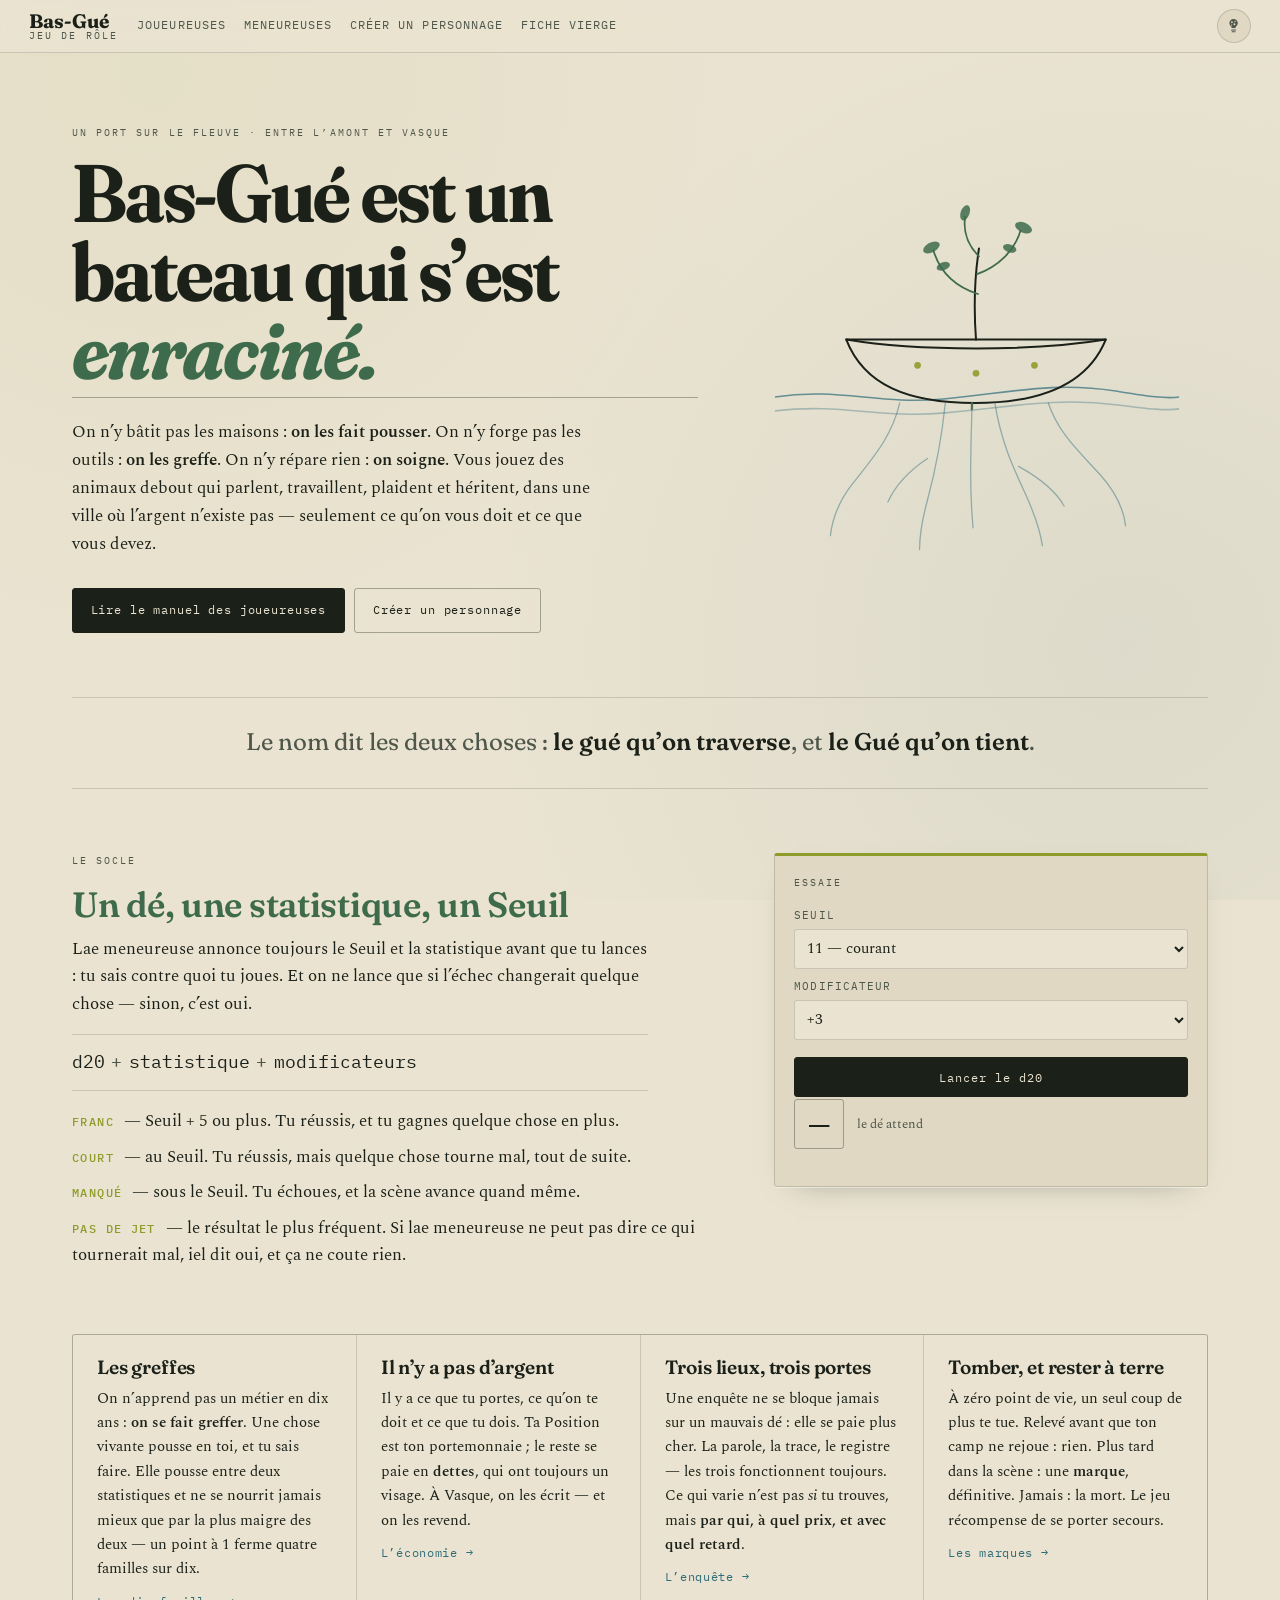
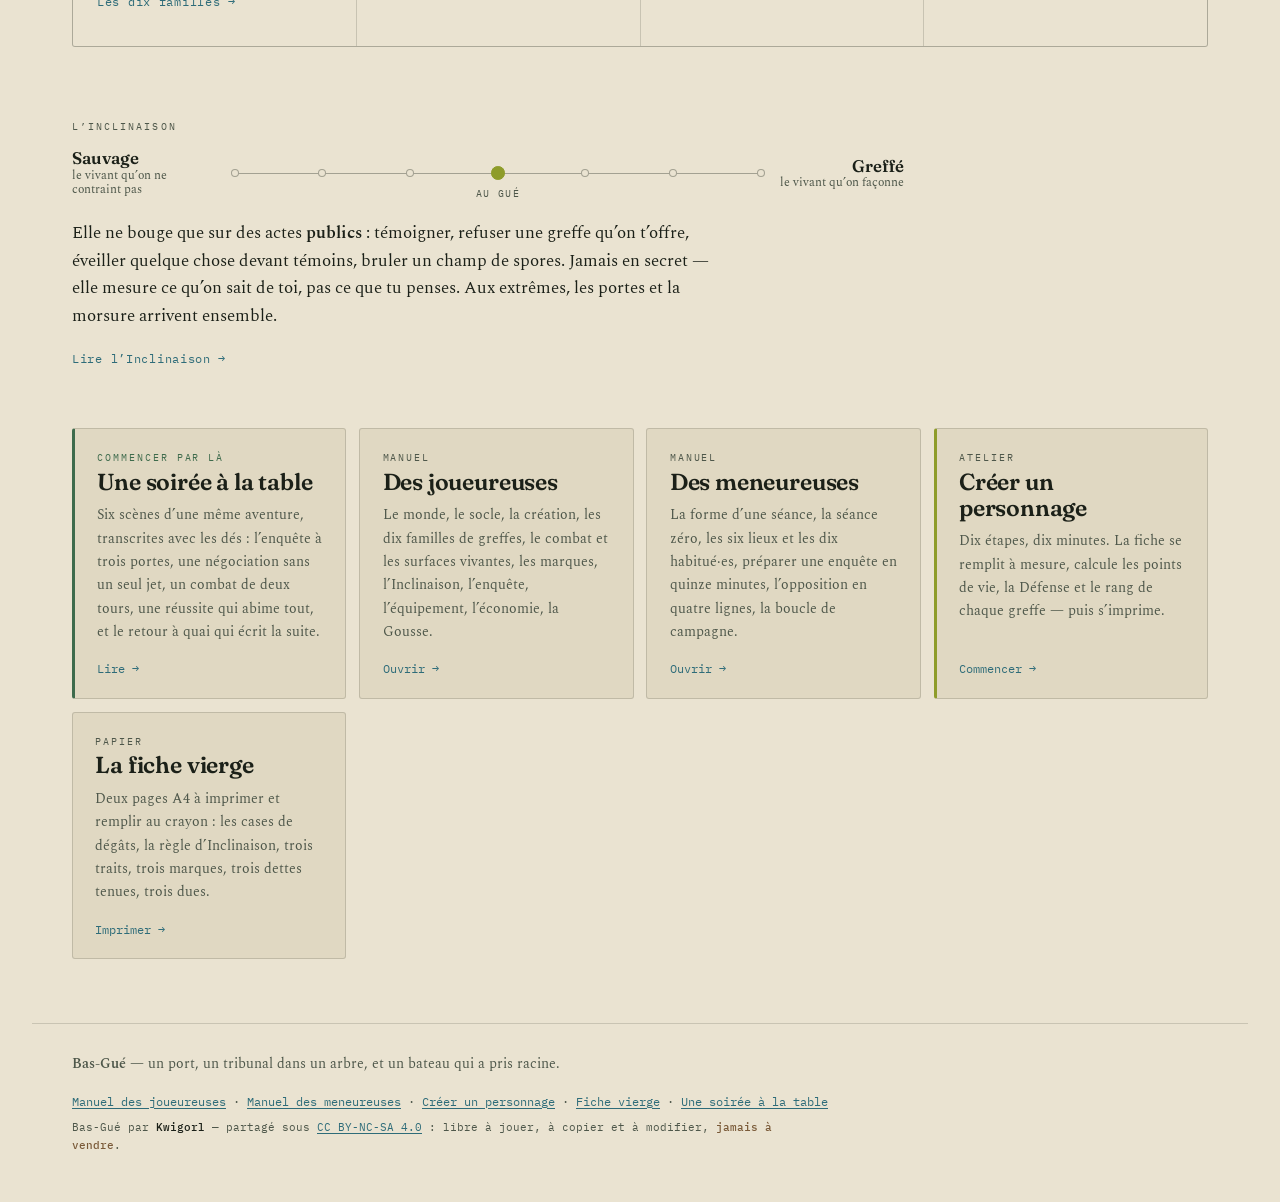
==== commit 64fb6a2e: "Add files via upload" ====
--- a/index.html
+++ b/index.html
@@ -176,6 +176,12 @@
 </section>
 
 <section class="manuels">
+  <a class="manuel manuel-table" href="table.html">
+    <span class="manuel-eyebrow">Commencer par là</span>
+    <h3>Une soirée à la table</h3>
+    <p>Six scènes d’une même aventure, transcrites avec les dés : l’enquête à trois portes, une négociation sans un seul jet, un combat de deux tours, une réussite qui abime tout, et le retour à quai qui écrit la suite.</p>
+    <span class="manuel-fleche">Lire →</span>
+  </a>
   <a class="manuel" href="manuel-joueureuses.html">
     <span class="manuel-eyebrow">Manuel</span>
     <h3>Des joueureuses</h3>
@@ -206,7 +212,7 @@
 
 <footer class="pied-site">
   <p><strong>Bas-Gué</strong> — un port, un tribunal dans un arbre, et un bateau qui a pris racine.</p>
-  <p class="pied-liens"><a href="manuel-joueureuses.html">Manuel des joueureuses</a> · <a href="manuel-meneur.html">Manuel des meneureuses</a> · <a href="creation.html">Créer un personnage</a> · <a href="fiche.html">Fiche vierge</a></p>
+  <p class="pied-liens"><a href="manuel-joueureuses.html">Manuel des joueureuses</a> · <a href="manuel-meneur.html">Manuel des meneureuses</a> · <a href="creation.html">Créer un personnage</a> · <a href="fiche.html">Fiche vierge</a> · <a href="table.html">Une soirée à la table</a></p>
   <p class="pied-licence">Bas-Gué par <b>Kwigorl</b> — partagé sous <a href="licence.html">CC BY-NC-SA 4.0</a> : libre à jouer, à copier et à modifier, <strong>jamais à vendre</strong>.</p>
 </footer>
 
--- a/assets/accueil.css
+++ b/assets/accueil.css
@@ -189,3 +189,5 @@
   .bord-greffe small{margin-left:0}
   .regle-ligne{height:2.2rem}
 }
+.manuel-table{border-left:3px solid var(--seve)}
+.manuel-table .manuel-eyebrow{color:var(--seve)}
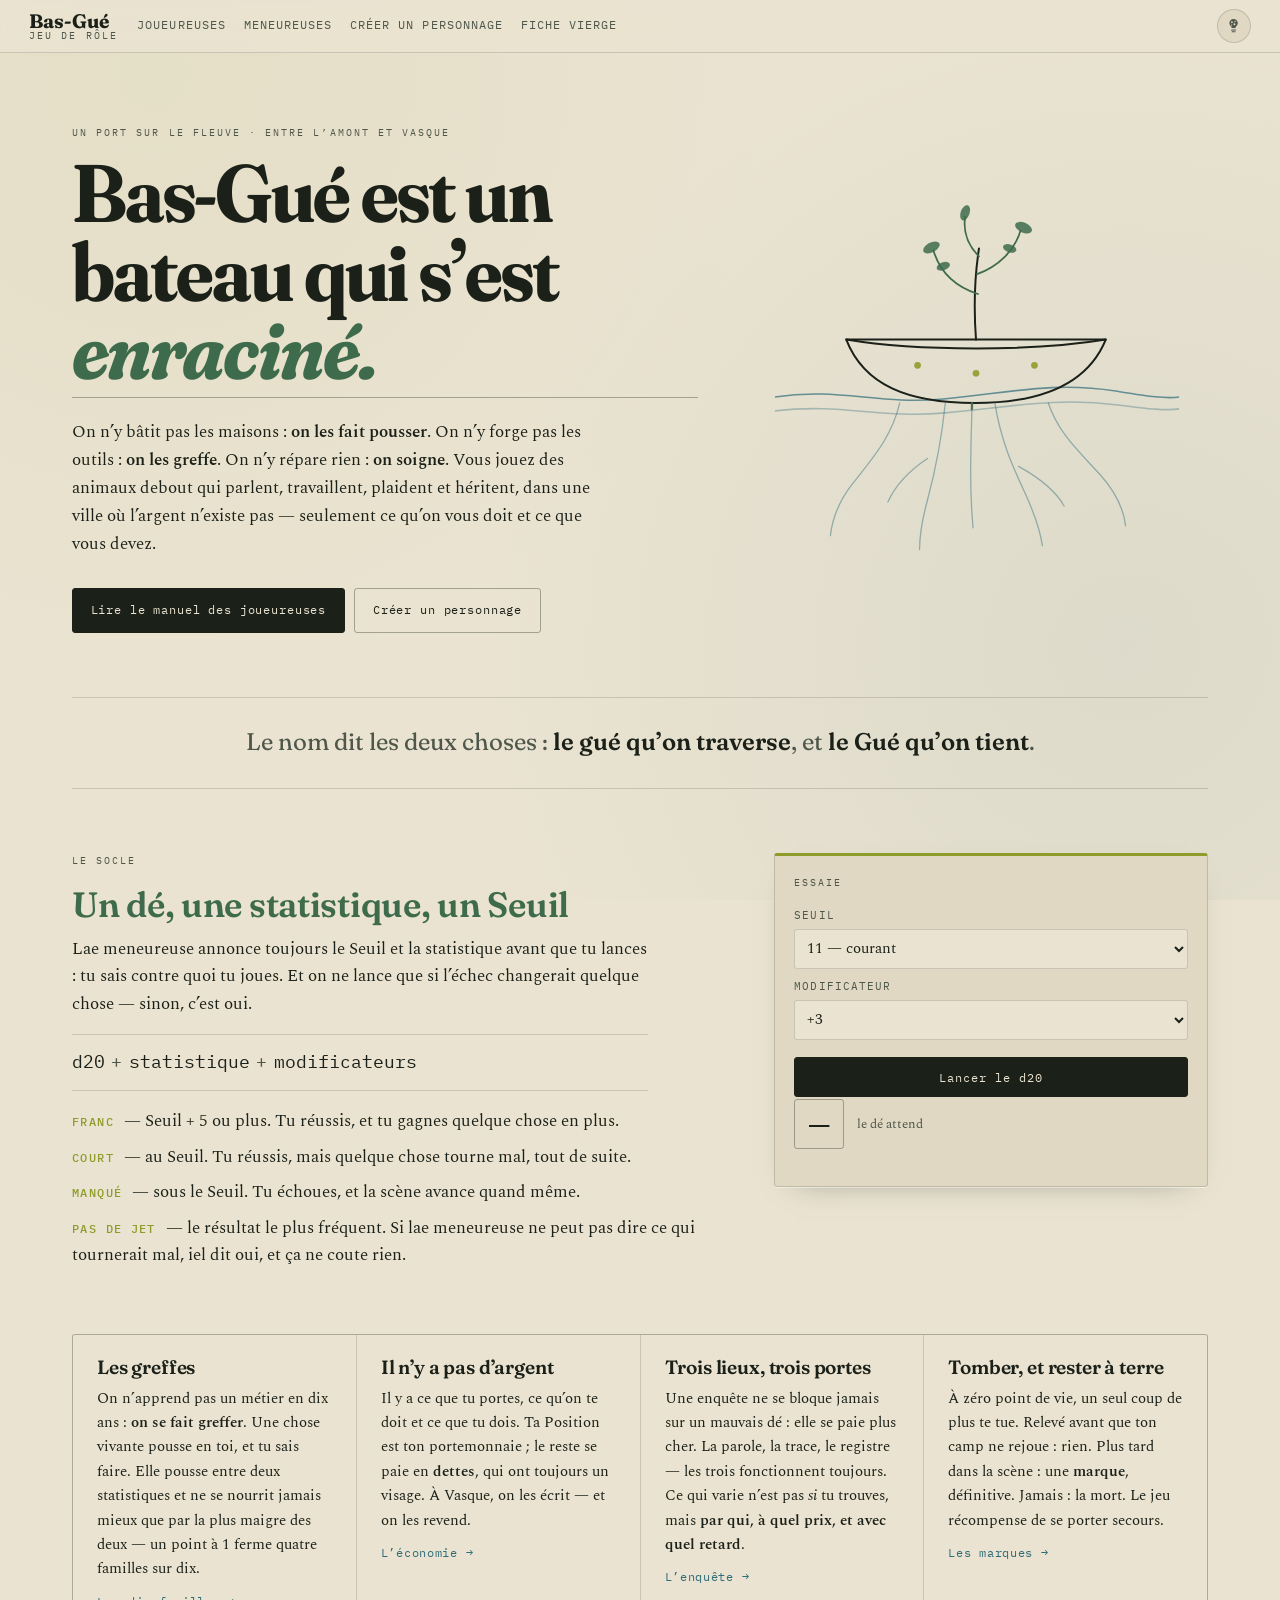
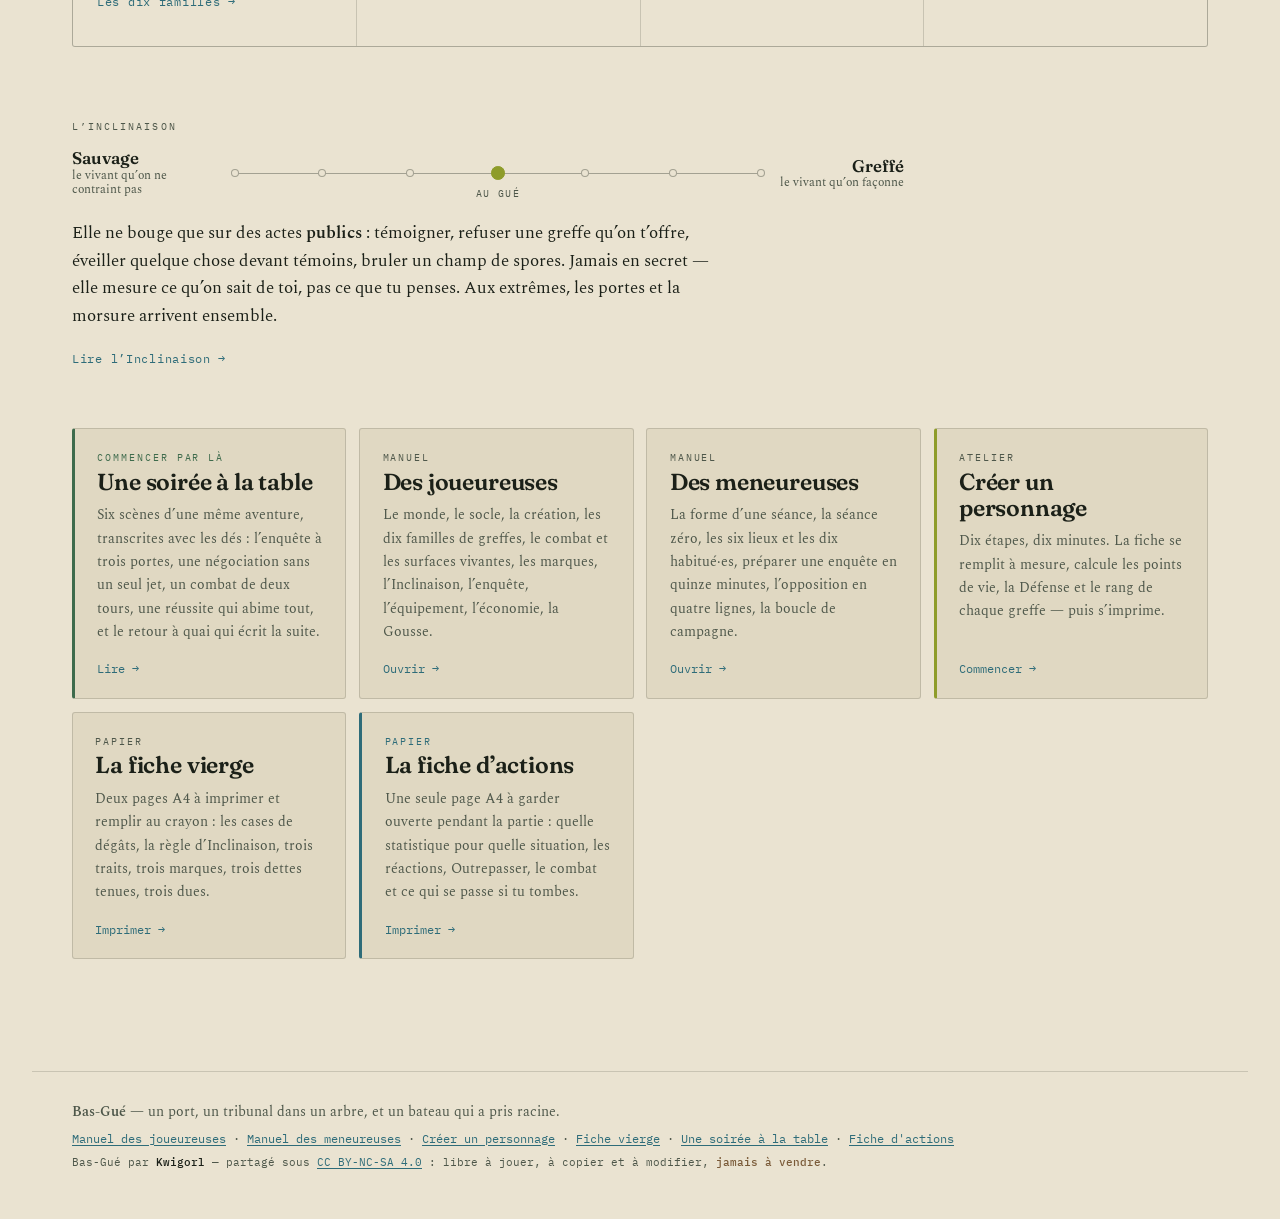
==== commit a4c3c843: "Add files via upload" ====
--- a/index.html
+++ b/index.html
@@ -206,13 +206,19 @@
     <p>Deux pages A4 à imprimer et remplir au crayon : les cases de dégâts, la règle d’Inclinaison, trois traits, trois marques, trois dettes tenues, trois dues.</p>
     <span class="manuel-fleche">Imprimer →</span>
   </a>
+  <a class="manuel manuel-actions" href="actions.html">
+    <span class="manuel-eyebrow">Papier</span>
+    <h3>La fiche d’actions</h3>
+    <p>Une seule page A4 à garder ouverte pendant la partie : quelle statistique pour quelle situation, les réactions, Outrepasser, le combat et ce qui se passe si tu tombes.</p>
+    <span class="manuel-fleche">Imprimer →</span>
+  </a>
 </section>
 
 </main>
 
 <footer class="pied-site">
   <p><strong>Bas-Gué</strong> — un port, un tribunal dans un arbre, et un bateau qui a pris racine.</p>
-  <p class="pied-liens"><a href="manuel-joueureuses.html">Manuel des joueureuses</a> · <a href="manuel-meneur.html">Manuel des meneureuses</a> · <a href="creation.html">Créer un personnage</a> · <a href="fiche.html">Fiche vierge</a> · <a href="table.html">Une soirée à la table</a></p>
+  <p class="pied-liens"><a href="manuel-joueureuses.html">Manuel des joueureuses</a> · <a href="manuel-meneur.html">Manuel des meneureuses</a> · <a href="creation.html">Créer un personnage</a> · <a href="fiche.html">Fiche vierge</a> · <a href="table.html">Une soirée à la table</a> · <a href="actions.html">Fiche d'actions</a></p>
   <p class="pied-licence">Bas-Gué par <b>Kwigorl</b> — partagé sous <a href="licence.html">CC BY-NC-SA 4.0</a> : libre à jouer, à copier et à modifier, <strong>jamais à vendre</strong>.</p>
 </footer>
 
--- a/assets/style.css
+++ b/assets/style.css
@@ -178,7 +178,7 @@
 h1 .chiffre,h2 .chiffre{
   font-family:var(--mono);font-weight:500;
   color:var(--lichen);letter-spacing:.02em;
-  font-size:.52em;vertical-align:.28em;margin-right:.6em;
+  font-size:.52em;vertical-align:.28em;margin-right:.35em;
 }
 @media (min-width:1240px){
   .titre-chiffre.titre-n1 .chiffre{
@@ -350,9 +350,72 @@
 /* mention de licence, en pied de toutes les pages */
 .pied-licence{
   font-family:var(--mono);font-size:.68rem;line-height:1.6;color:var(--encre-douce);
-  margin:.5rem 0 0;max-width:44rem;
+  margin:.5rem 0 0;
 }
 .pied-licence b{color:var(--encre);font-weight:500}
 .pied-licence strong{color:var(--ecorce);font-weight:500}
 .pied-licence a{color:var(--fleuve)}
 .pied .pied-licence{margin-top:.4rem}
+
+
+/* ---------- pied de page, commun à toutes les pages ---------- */
+.pied-site{
+  border-top:1px solid var(--trait);
+  padding:1.8rem clamp(1rem,4vw,2rem) 3rem;
+  margin:3rem auto 0;
+  max-width:52rem;               /* repli si la page n'a pas de classe */
+  color:var(--encre-douce);font-size:.88rem;
+}
+.pied-site p{margin:0 0 .35rem;text-wrap:pretty}
+.pied-site p:last-child{margin-bottom:0}
+.pied-liens{font-family:var(--mono);font-size:.72rem;margin:0 0 .1rem}
+
+/* le pied s'aligne exactement sur la colonne de texte de sa page :
+   même largeur maximale ET même retrait horizontal que le contenu. */
+.page-accueil  .pied-site{max-width:76rem;padding-inline:clamp(1rem,4vw,2.5rem)}
+.page-creation .pied-site{max-width:80rem;padding-inline:clamp(.9rem,3vw,2rem)}
+.page-fiche    .pied-site{max-width:64rem;padding-inline:clamp(.6rem,3vw,2rem)}
+.page-licence  .pied-site{max-width:52rem;padding-inline:clamp(1rem,4vw,2rem)}
+.page-table    .pied-site{max-width:50rem;padding-inline:clamp(1rem,4vw,2rem)}
+
+/* pas de mot esseulé sur la dernière ligne */
+.pied-licence,.pied-liens{text-wrap:balance}
+
+/* ---------- infobulles de vocabulaire ---------- */
+.terme{
+  cursor:help;text-decoration:underline;text-decoration-style:dotted;
+  text-decoration-color:var(--lichen);text-underline-offset:.2em;
+  text-decoration-thickness:1px;border-radius:2px;
+}
+.terme:hover,.terme:focus-visible,.terme[aria-expanded="true"]{
+  background:var(--vase-creuse);outline:none;
+}
+.terme-info{
+  display:inline-grid;place-items:center;
+  width:1.05rem;height:1.05rem;margin-left:.15rem;vertical-align:.05em;
+  font-size:.62rem;line-height:1;
+  background:none;border:1px solid var(--trait-fort);border-radius:50%;
+  color:var(--encre-douce);cursor:pointer;padding:0;
+}
+.terme-info:hover,.terme-info[aria-expanded="true"]{color:var(--lichen);border-color:var(--lichen)}
+/* le ⓘ n'existe que pour les appareils tactiles, où survol et clic sont le
+   même geste. À la souris, le script le retire et branche la définition sur
+   le survol du lien ; cette règle est une ceinture de sécurité au cas où un
+   ⓘ écrit en dur dans une page subsisterait. */
+@media (hover:hover) and (pointer:fine){
+  .terme-info{display:none}
+}
+
+.bulle-terme{
+  position:absolute;z-index:60;max-width:19rem;
+  background:var(--vase);border:1px solid var(--trait-fort);
+  border-top:2px solid var(--lichen);border-radius:var(--rayon);
+  box-shadow:var(--papier-ombre);
+  padding:.65rem .8rem;font-size:.86rem;line-height:1.5;
+}
+.bulle-terme-nom{
+  margin:0 0 .3rem;font-family:var(--mono);font-size:.62rem;
+  letter-spacing:.14em;text-transform:uppercase;color:var(--lichen);
+}
+.bulle-terme-def{margin:0;color:var(--encre)}
+.bulle-terme-def a{text-decoration:underline}
--- a/assets/accueil.css
+++ b/assets/accueil.css
@@ -174,11 +174,6 @@
 .manuel-fleche{font-family:var(--mono);font-size:.72rem;color:var(--fleuve)}
 .manuel-atelier{border-left:3px solid var(--lichen)}
 
-.pied-site{
-  border-top:1px solid var(--trait);padding:1.8rem clamp(1rem,4vw,2.5rem) 3rem;
-  max-width:76rem;margin:0 auto;color:var(--encre-douce);font-size:.88rem;
-}
-.pied-liens{font-family:var(--mono);font-size:.72rem;margin:.4rem 0 0}
 
 @media (max-width:820px){
   .entree{grid-template-columns:1fr;padding-top:1.5rem}
@@ -191,3 +186,5 @@
 }
 .manuel-table{border-left:3px solid var(--seve)}
 .manuel-table .manuel-eyebrow{color:var(--seve)}
+.manuel-actions{border-left:3px solid var(--fleuve)}
+.manuel-actions .manuel-eyebrow{color:var(--fleuve)}
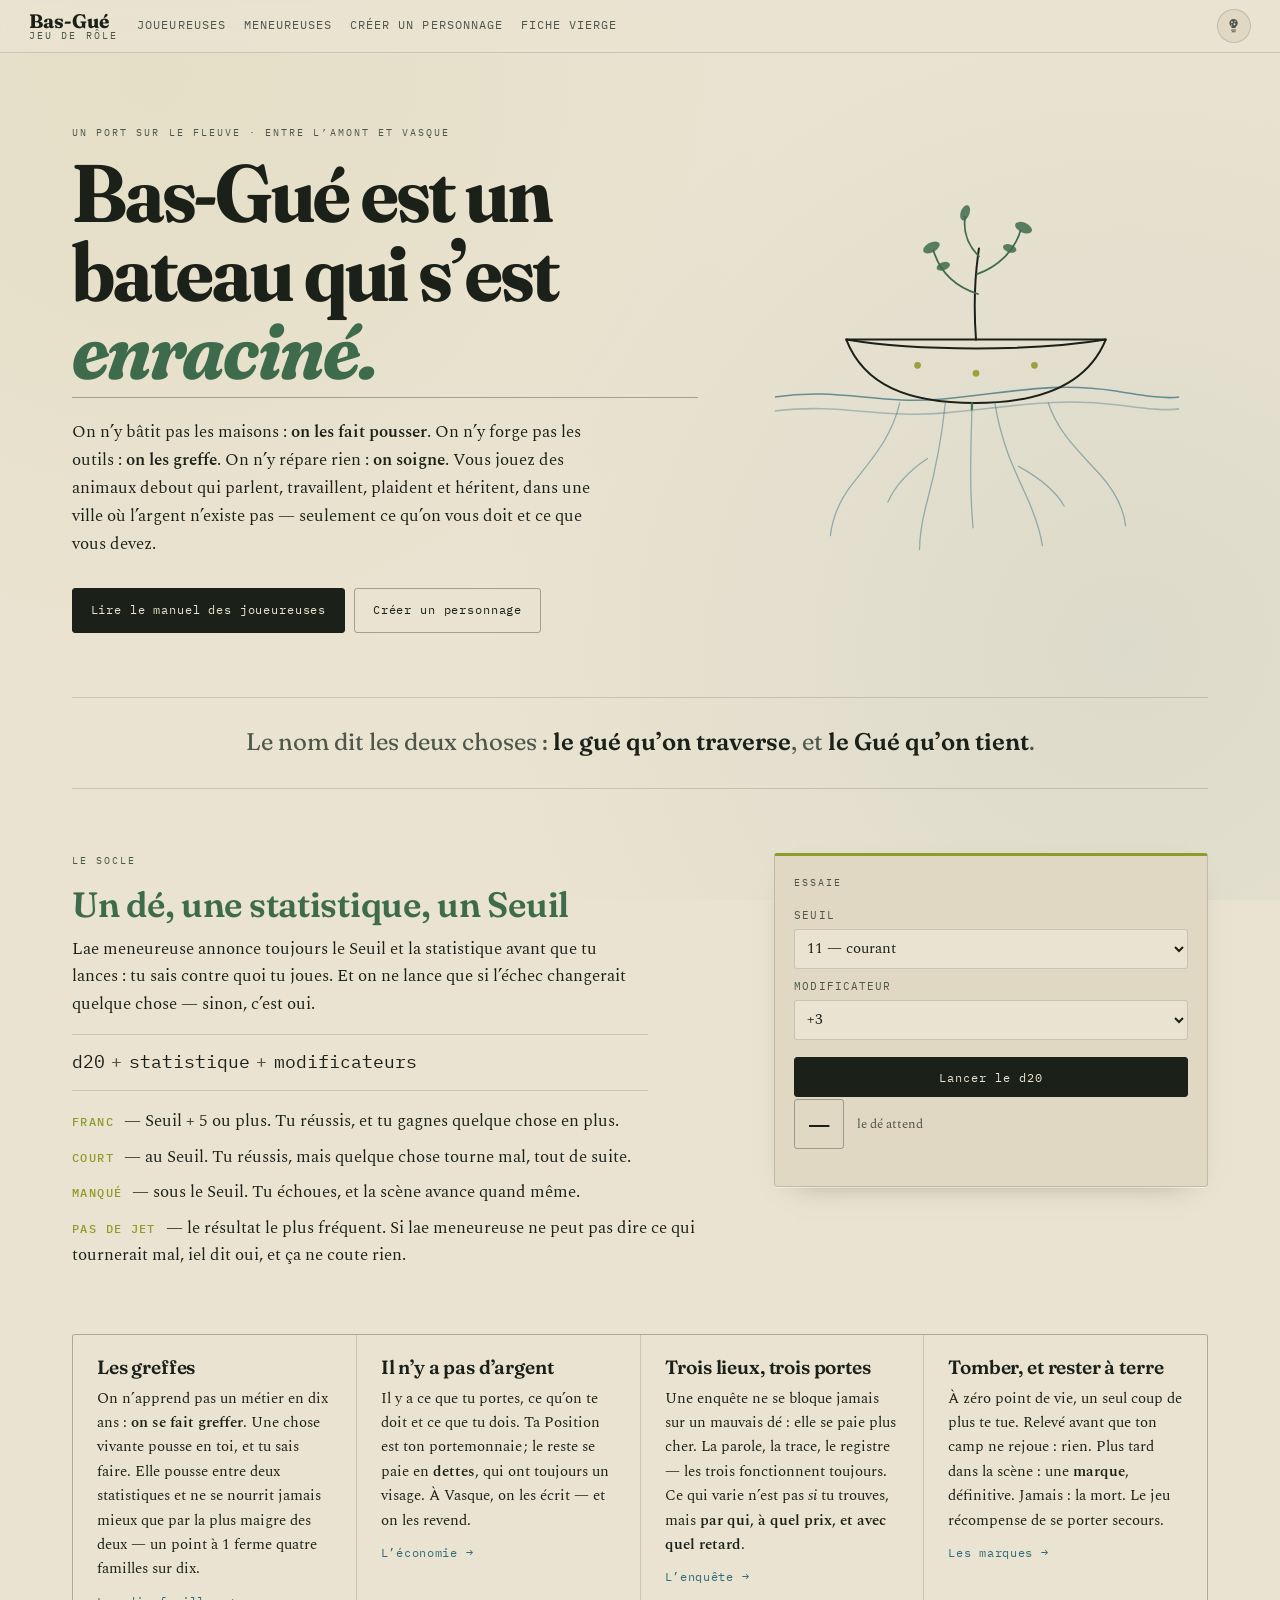
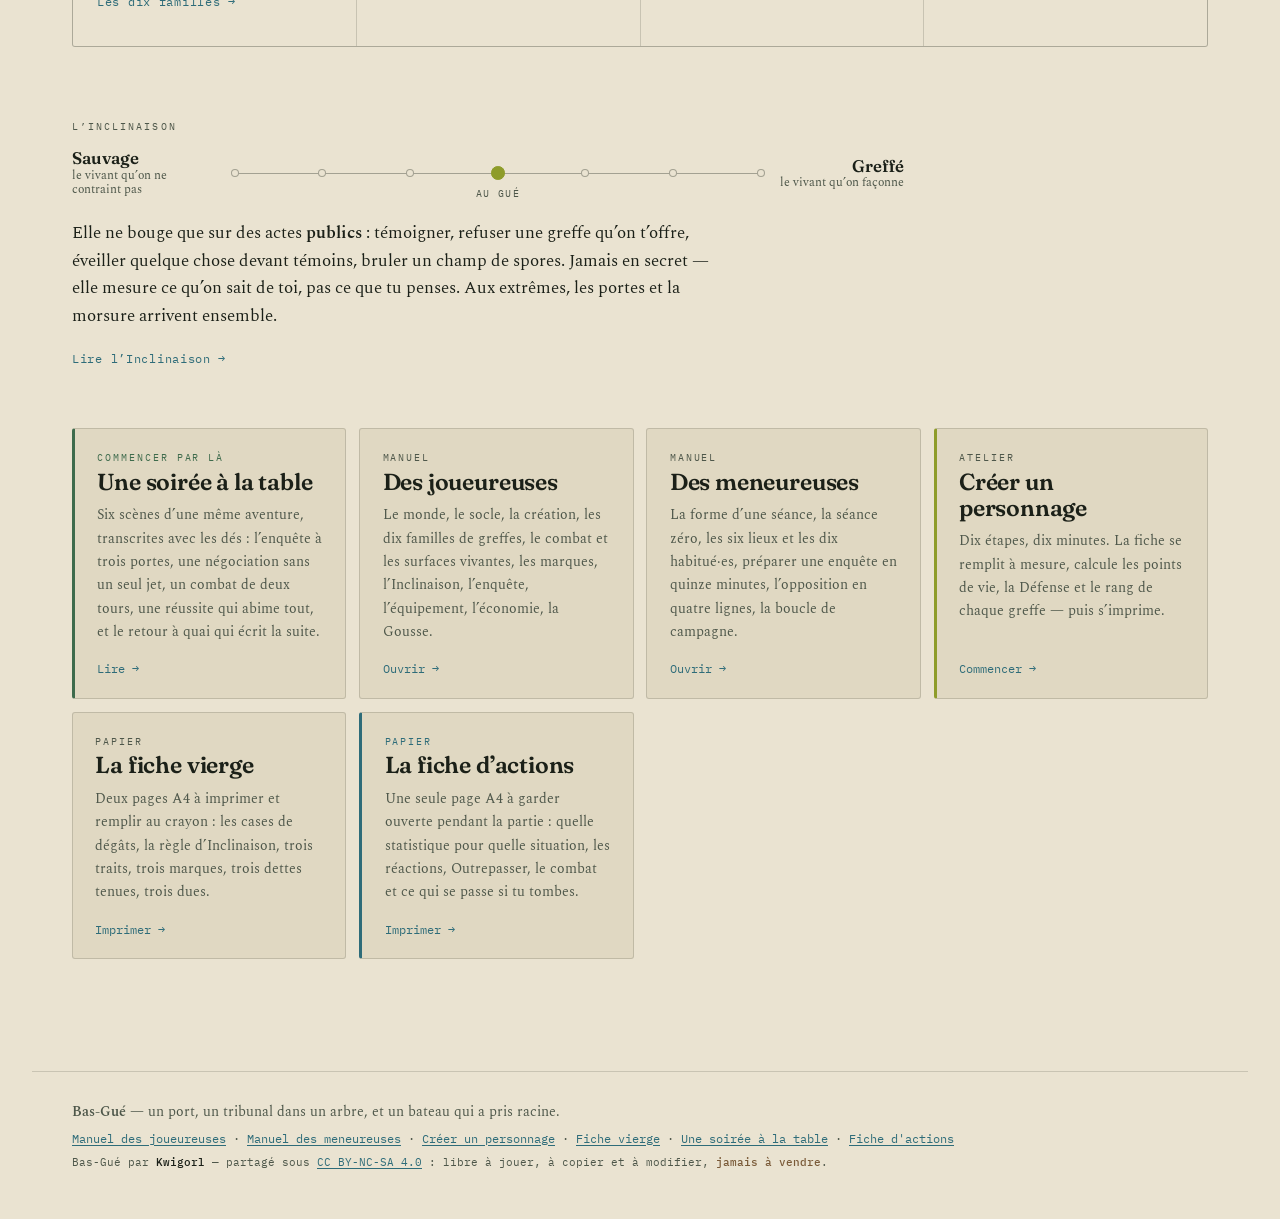
==== commit 078d4cb9: "Add files via upload" ====
--- a/index.html
+++ b/index.html
@@ -41,7 +41,7 @@
   <div class="entree-texte">
     <p class="eyebrow">Un port sur le fleuve · entre l’amont et Vasque</p>
     <h1>Bas-Gué est un<br>bateau qui s’est<br><em>enraciné.</em></h1>
-    <p class="entree-dit">On n’y bâtit pas les maisons : <strong>on les fait pousser</strong>. On n’y forge pas les outils : <strong>on les greffe</strong>. On n’y répare rien : <strong>on soigne</strong>. Vous jouez des animaux debout qui parlent, travaillent, plaident et héritent, dans une ville où l’argent n’existe pas — seulement ce qu’on vous doit et ce que vous devez.</p>
+    <p class="entree-dit">On n’y bâtit pas les maisons : <strong>on les fait pousser</strong>. On n’y forge pas les outils : <strong>on les greffe</strong>. On n’y répare rien : <strong>on soigne</strong>. Vous jouez des animaux debout qui parlent, travaillent, plaident et héritent, dans une ville où l’argent n’existe pas — seulement ce qu’on vous doit et ce que vous devez.</p>
     <div class="entree-boutons">
       <a class="cta cta-plein" href="manuel-joueureuses.html">Lire le manuel des joueureuses</a>
       <a class="cta" href="creation.html">Créer un personnage</a>
@@ -94,14 +94,14 @@
 </section>
 
 <section class="bande">
-  <p>Le nom dit les deux choses : <strong>le gué qu’on traverse</strong>, et <strong>le Gué qu’on tient</strong>.</p>
+  <p>Le nom dit les deux choses : <strong>le gué qu’on traverse</strong>, et <strong>le Gué qu’on tient</strong>.</p>
 </section>
 
 <section class="socle" id="seuil">
   <div class="socle-texte">
     <p class="eyebrow">Le socle</p>
     <h2>Un dé, une statistique, un Seuil</h2>
-    <p>Lae meneureuse annonce toujours le Seuil et la statistique avant que tu lances : tu sais contre quoi tu joues. Et on ne lance que si l’échec changerait quelque chose — sinon, c’est oui.</p>
+    <p>Lae meneureuse annonce toujours le Seuil et la statistique avant que tu lances : tu sais contre quoi tu joues. Et on ne lance que si l’échec changerait quelque chose — sinon, c’est oui.</p>
     <p class="socle-formule"><span>d20</span> + <span>statistique</span> + <span>modificateurs</span></p>
     <ul class="socle-resultats">
       <li><b>Franc</b> — Seuil + 5 ou plus. Tu réussis, et tu gagnes quelque chose en plus.</li>
@@ -139,22 +139,22 @@
 <section class="grille-idees">
   <article>
     <h3>Les greffes</h3>
-    <p>On n’apprend pas un métier en dix ans : <strong>on se fait greffer</strong>. Une chose vivante pousse en toi, et tu sais faire. Elle pousse entre deux statistiques et ne se nourrit jamais mieux que par la plus maigre des deux — un point à 1 ferme quatre familles sur dix.</p>
+    <p>On n’apprend pas un métier en dix ans : <strong>on se fait greffer</strong>. Une chose vivante pousse en toi, et tu sais faire. Elle pousse entre deux statistiques et ne se nourrit jamais mieux que par la plus maigre des deux — un point à 1 ferme quatre familles sur dix.</p>
     <p class="lien-vers"><a href="manuel-joueureuses.html#v-les-greffes">Les dix familles →</a></p>
   </article>
   <article>
     <h3>Il n’y a pas d’argent</h3>
-    <p>Il y a ce que tu portes, ce qu’on te doit et ce que tu dois. Ta Position est ton portemonnaie ; le reste se paie en <strong>dettes</strong>, qui ont toujours un visage. À Vasque, on les écrit — et on les revend.</p>
+    <p>Il y a ce que tu portes, ce qu’on te doit et ce que tu dois. Ta Position est ton portemonnaie ; le reste se paie en <strong>dettes</strong>, qui ont toujours un visage. À Vasque, on les écrit — et on les revend.</p>
     <p class="lien-vers"><a href="manuel-joueureuses.html#xi-l-economie">L’économie →</a></p>
   </article>
   <article>
     <h3>Trois lieux, trois portes</h3>
-    <p>Une enquête ne se bloque jamais sur un mauvais dé : elle se paie plus cher. La parole, la trace, le registre — les trois fonctionnent toujours. Ce qui varie n’est pas <em>si</em> tu trouves, mais <strong>par qui, à quel prix, et avec quel retard</strong>.</p>
+    <p>Une enquête ne se bloque jamais sur un mauvais dé : elle se paie plus cher. La parole, la trace, le registre — les trois fonctionnent toujours. Ce qui varie n’est pas <em>si</em> tu trouves, mais <strong>par qui, à quel prix, et avec quel retard</strong>.</p>
     <p class="lien-vers"><a href="manuel-joueureuses.html#ix-l-enquete">L’enquête →</a></p>
   </article>
   <article>
     <h3>Tomber, et rester à terre</h3>
-    <p>À zéro point de vie, un seul coup de plus te tue. Relevé avant que ton camp ne rejoue : rien. Plus tard dans la scène : une <strong>marque</strong>, définitive. Jamais : la mort. Le jeu récompense de se porter secours.</p>
+    <p>À zéro point de vie, un seul coup de plus te tue. Relevé avant que ton camp ne rejoue : rien. Plus tard dans la scène : une <strong>marque</strong>, définitive. Jamais : la mort. Le jeu récompense de se porter secours.</p>
     <p class="lien-vers"><a href="manuel-joueureuses.html#vii-tomber-les-marques-la-mort">Les marques →</a></p>
   </article>
 </section>
@@ -171,7 +171,7 @@
     </div>
     <span class="bord bord-greffe">Greffé<small>le vivant qu’on façonne</small></span>
   </div>
-  <p class="inclinaison-dit">Elle ne bouge que sur des actes <strong>publics</strong> : témoigner, refuser une greffe qu’on t’offre, éveiller quelque chose devant témoins, bruler un champ de spores. Jamais en secret — elle mesure ce qu’on sait de toi, pas ce que tu penses. Aux extrêmes, les portes et la morsure arrivent ensemble.</p>
+  <p class="inclinaison-dit">Elle ne bouge que sur des actes <strong>publics</strong> : témoigner, refuser une greffe qu’on t’offre, éveiller quelque chose devant témoins, bruler un champ de spores. Jamais en secret — elle mesure ce qu’on sait de toi, pas ce que tu penses. Aux extrêmes, les portes et la morsure arrivent ensemble.</p>
   <p class="lien-vers"><a href="manuel-joueureuses.html#viii-l-inclinaison">Lire l’Inclinaison →</a></p>
 </section>
 
@@ -179,7 +179,7 @@
   <a class="manuel manuel-table" href="table.html">
     <span class="manuel-eyebrow">Commencer par là</span>
     <h3>Une soirée à la table</h3>
-    <p>Six scènes d’une même aventure, transcrites avec les dés : l’enquête à trois portes, une négociation sans un seul jet, un combat de deux tours, une réussite qui abime tout, et le retour à quai qui écrit la suite.</p>
+    <p>Six scènes d’une même aventure, transcrites avec les dés : l’enquête à trois portes, une négociation sans un seul jet, un combat de deux tours, une réussite qui abime tout, et le retour à quai qui écrit la suite.</p>
     <span class="manuel-fleche">Lire →</span>
   </a>
   <a class="manuel" href="manuel-joueureuses.html">
@@ -203,13 +203,13 @@
   <a class="manuel" href="fiche.html">
     <span class="manuel-eyebrow">Papier</span>
     <h3>La fiche vierge</h3>
-    <p>Deux pages A4 à imprimer et remplir au crayon : les cases de dégâts, la règle d’Inclinaison, trois traits, trois marques, trois dettes tenues, trois dues.</p>
+    <p>Deux pages A4 à imprimer et remplir au crayon : les cases de dégâts, la règle d’Inclinaison, trois traits, trois marques, trois dettes tenues, trois dues.</p>
     <span class="manuel-fleche">Imprimer →</span>
   </a>
   <a class="manuel manuel-actions" href="actions.html">
     <span class="manuel-eyebrow">Papier</span>
     <h3>La fiche d’actions</h3>
-    <p>Une seule page A4 à garder ouverte pendant la partie : quelle statistique pour quelle situation, les réactions, Outrepasser, le combat et ce qui se passe si tu tombes.</p>
+    <p>Une seule page A4 à garder ouverte pendant la partie : quelle statistique pour quelle situation, les réactions, Outrepasser, le combat et ce qui se passe si tu tombes.</p>
     <span class="manuel-fleche">Imprimer →</span>
   </a>
 </section>
@@ -219,7 +219,7 @@
 <footer class="pied-site">
   <p><strong>Bas-Gué</strong> — un port, un tribunal dans un arbre, et un bateau qui a pris racine.</p>
   <p class="pied-liens"><a href="manuel-joueureuses.html">Manuel des joueureuses</a> · <a href="manuel-meneur.html">Manuel des meneureuses</a> · <a href="creation.html">Créer un personnage</a> · <a href="fiche.html">Fiche vierge</a> · <a href="table.html">Une soirée à la table</a> · <a href="actions.html">Fiche d'actions</a></p>
-  <p class="pied-licence">Bas-Gué par <b>Kwigorl</b> — partagé sous <a href="licence.html">CC BY-NC-SA 4.0</a> : libre à jouer, à copier et à modifier, <strong>jamais à vendre</strong>.</p>
+  <p class="pied-licence">Bas-Gué par <b>Kwigorl</b> — partagé sous <a href="licence.html">CC BY-NC-SA 4.0</a> : libre à jouer, à copier et à modifier, <strong>jamais à vendre</strong>.</p>
 </footer>
 
 <script src="assets/site.js"></script>
@@ -238,7 +238,7 @@
     else {verdict='manqué — tu échoues, et la scène avance quand même';cls='manque';}
     r.className='de-resultat '+cls;
     r.innerHTML='<span class="de-chiffre">'+total+'</span><span class="de-verdict">'+
-      'd20 : '+de+(mod?(mod>0?' + '+mod:' − '+Math.abs(mod)):'')+' · seuil '+seuil+'<br>'+verdict+'</span>';
+      'd20\u00a0: '+de+(mod?(mod>0?' + '+mod:' − '+Math.abs(mod)):'')+' · seuil '+seuil+'<br>'+verdict+'</span>';
   });
 })();
 </script>
